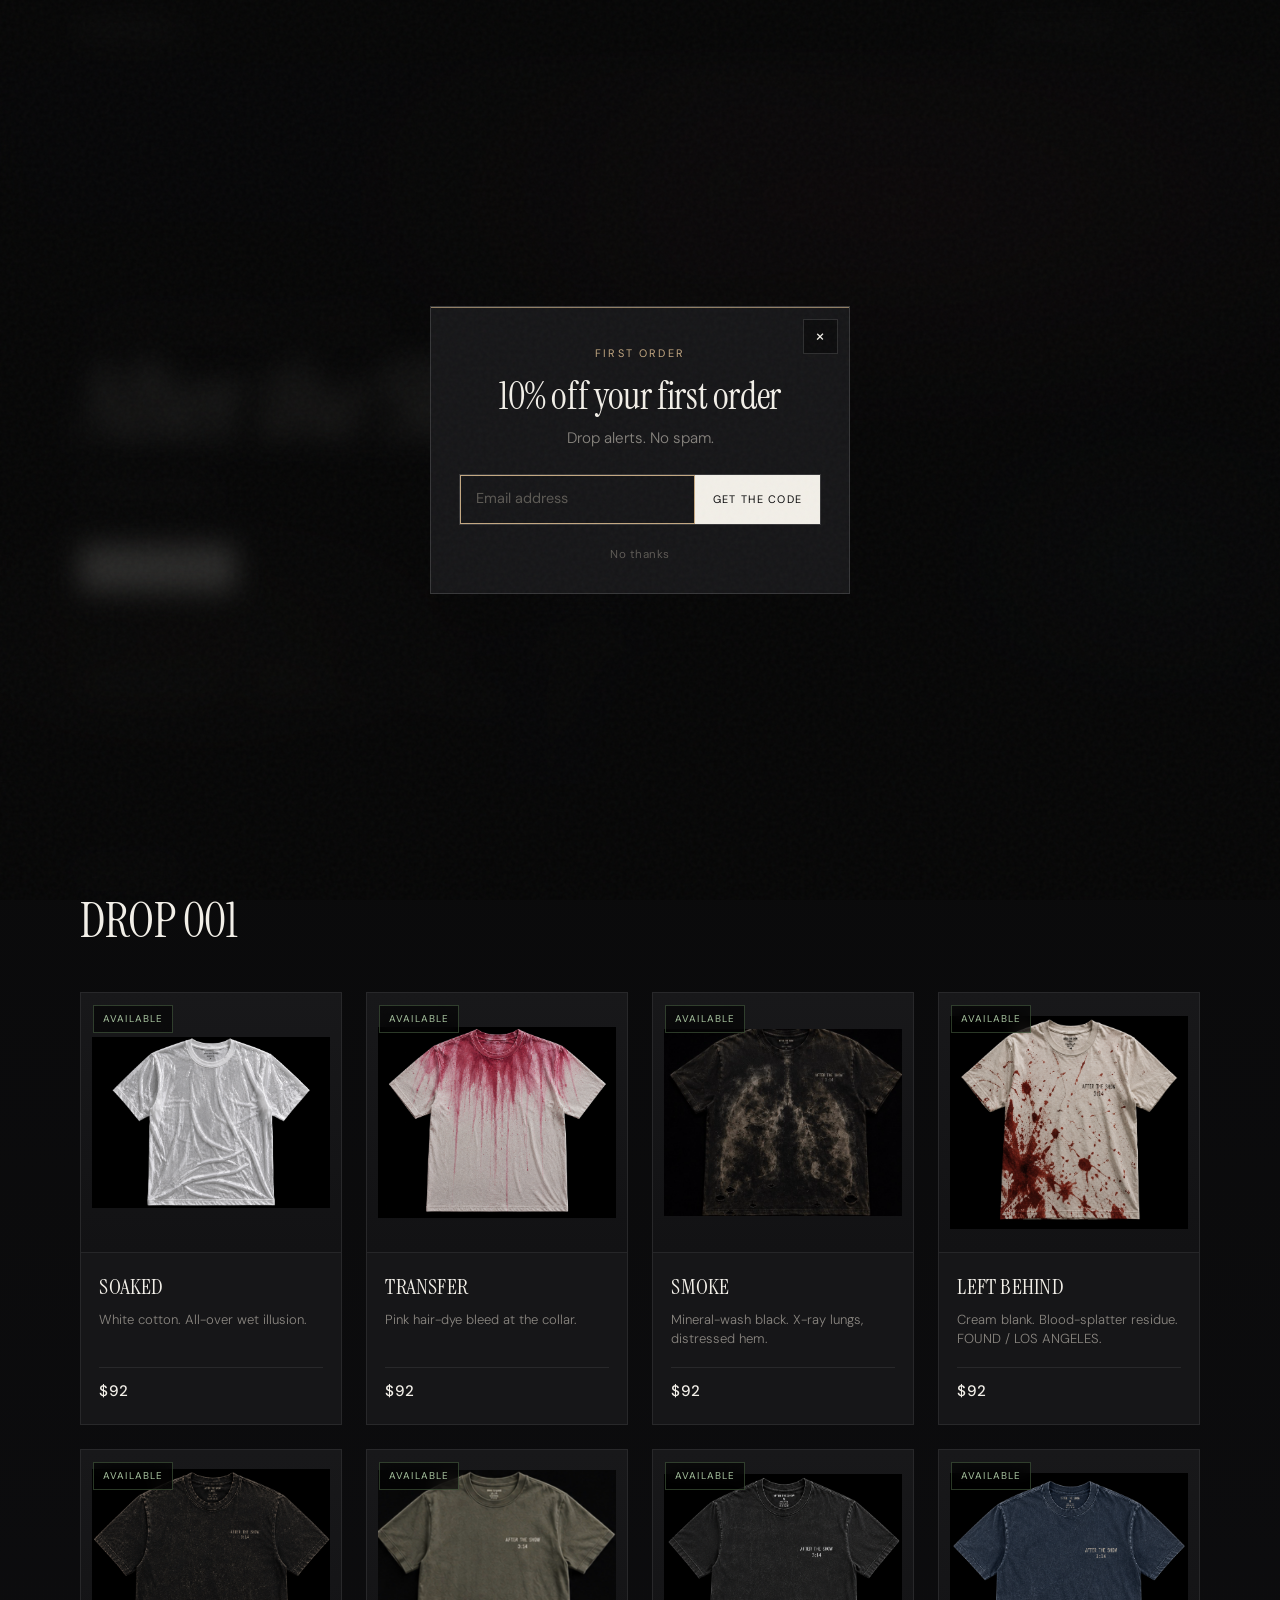
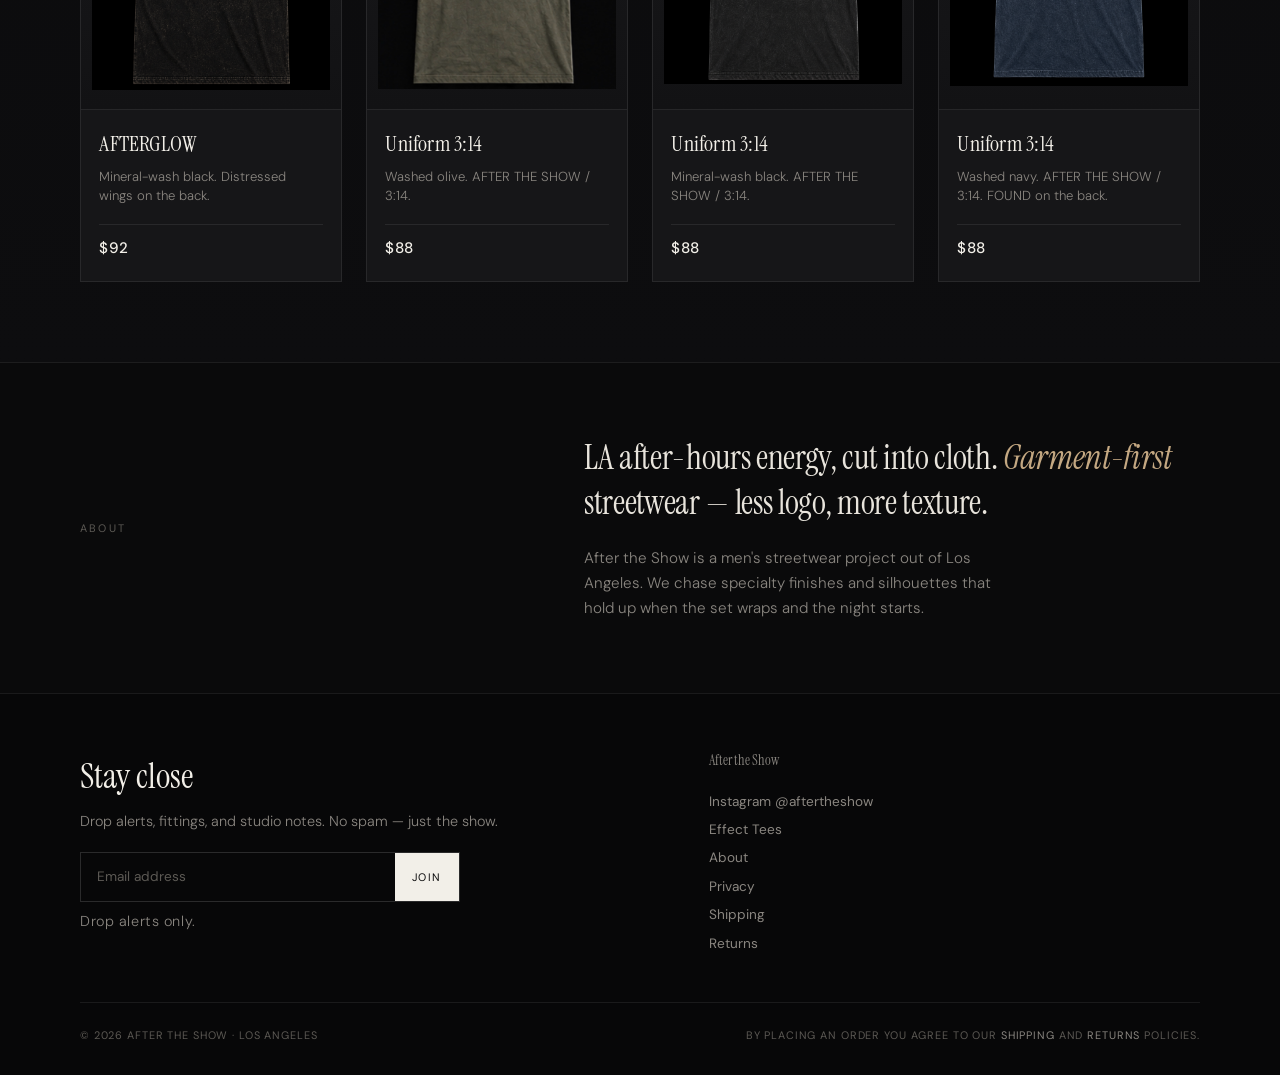
==== index.html @ 106b96fa "Add first-visit 10% welcome popup on the shop Show a dark luxury email-capture overlay after 1.5s on" ====
<!DOCTYPE html>
<html lang="en">
<head>
  <meta charset="UTF-8" />
  <meta name="viewport" content="width=device-width, initial-scale=1" />
  <script async src="https://www.googletagmanager.com/gtag/js?id=G-EFZYL7ZCVF"></script>
  <script>
    window.dataLayer = window.dataLayer || [];
    function gtag(){dataLayer.push(arguments);}
    gtag('js', new Date());
    gtag('config', 'G-EFZYL7ZCVF');
  </script>
  <title>After the Show — Men's LA Streetwear</title>
  <link rel="preconnect" href="https://fonts.googleapis.com" />
  <link rel="preconnect" href="https://fonts.gstatic.com" crossorigin />
  <link href="https://fonts.googleapis.com/css2?family=Instrument+Serif:ital@0;1&family=DM+Sans:opsz,wght@9..40,300;9..40,400;9..40,500;9..40,600&display=swap" rel="stylesheet" />
  <style>
    :root {
      --bg: #0a0a0b;
      --bg-elevated: #121214;
      --bg-card: #161618;
      --border: rgba(255, 255, 255, 0.08);
      --border-strong: rgba(255, 255, 255, 0.14);
      --text: #f2efe8;
      --muted: #8a8680;
      --dim: #5c5954;
      --accent: #c4a882;
      --accent-soft: rgba(196, 168, 130, 0.15);
      --danger: #b85c4a;
      --radius: 2px;
      --max: 1120px;
      --font-sans: "DM Sans", system-ui, sans-serif;
      --font-serif: "Instrument Serif", Georgia, serif;
    }

    *, *::before, *::after { box-sizing: border-box; margin: 0; padding: 0; }

    html { scroll-behavior: smooth; }

    body {
      font-family: var(--font-sans);
      background: var(--bg);
      color: var(--text);
      line-height: 1.5;
      font-weight: 400;
      font-optical-sizing: auto;
      -webkit-font-smoothing: antialiased;
      overflow-x: hidden;
    }

    a { color: inherit; text-decoration: none; }
    button, input { font: inherit; color: inherit; border: none; background: none; }
    img { display: block; max-width: 100%; }

    /* Noise overlay */
    body::before {
      content: "";
      position: fixed;
      inset: 0;
      pointer-events: none;
      z-index: 9999;
      opacity: 0.035;
      background-image: url("data:image/svg+xml,%3Csvg viewBox='0 0 256 256' xmlns='http://www.w3.org/2000/svg'%3E%3Cfilter id='n'%3E%3CfeTurbulence type='fractalNoise' baseFrequency='0.85' numOctaves='4' stitchTiles='stitch'/%3E%3C/filter%3E%3Crect width='100%25' height='100%25' filter='url(%23n)'/%3E%3C/svg%3E");
    }

    .wrap {
      width: min(100% - 2.5rem, var(--max));
      margin-inline: auto;
    }

    /* Nav */
    .nav {
      position: sticky;
      top: 0;
      z-index: 100;
      backdrop-filter: blur(16px);
      background: rgba(10, 10, 11, 0.72);
      border-bottom: 1px solid var(--border);
    }

    .nav-inner {
      display: flex;
      align-items: center;
      justify-content: space-between;
      height: 3.75rem;
    }

    .logo {
      font-family: var(--font-serif);
      font-size: 1.15rem;
      letter-spacing: 0.02em;
      font-weight: 400;
    }

    .logo span {
      color: var(--muted);
      font-style: italic;
      margin-left: 0.35rem;
      font-size: 0.95rem;
    }

    .nav-cta {
      font-size: 0.7rem;
      letter-spacing: 0.14em;
      text-transform: uppercase;
      padding: 0.55rem 0.9rem;
      border: 1px solid var(--border-strong);
      color: var(--text);
      transition: background 0.2s, border-color 0.2s;
    }

    .nav-cta:hover {
      background: var(--text);
      color: var(--bg);
      border-color: var(--text);
    }

    /* Hero */
    .hero {
      position: relative;
      min-height: clamp(72vh, 80vh, 880px);
      display: grid;
      align-items: end;
      padding: 6rem 0 4.5rem;
      overflow: hidden;
    }

    .hero-bg {
      position: absolute;
      inset: 0;
      background:
        radial-gradient(ellipse 80% 60% at 70% 20%, rgba(180, 90, 110, 0.18), transparent 55%),
        radial-gradient(ellipse 50% 40% at 15% 80%, rgba(196, 168, 130, 0.1), transparent 50%),
        radial-gradient(ellipse 40% 50% at 90% 70%, rgba(60, 80, 100, 0.2), transparent 45%),
        linear-gradient(180deg, #0c0c0e 0%, #0a0a0b 40%, #080809 100%);
      z-index: 0;
    }

    .hero-bg::after {
      content: "";
      position: absolute;
      inset: 0;
      background:
        linear-gradient(105deg, transparent 40%, rgba(255,255,255,0.02) 50%, transparent 60%),
        repeating-linear-gradient(
          -12deg,
          transparent,
          transparent 80px,
          rgba(255,255,255,0.012) 80px,
          rgba(255,255,255,0.012) 81px
        );
    }

    .hero .wrap { position: relative; z-index: 1; }

    .hero-kicker {
      font-size: 0.7rem;
      letter-spacing: 0.22em;
      text-transform: uppercase;
      color: var(--accent);
      margin-bottom: 1.25rem;
      display: flex;
      align-items: center;
      gap: 0.75rem;
    }

    .hero-kicker::before {
      content: "";
      width: 2rem;
      height: 1px;
      background: var(--accent);
      opacity: 0.7;
    }

    .hero h1 {
      font-family: var(--font-serif);
      font-weight: 400;
      font-size: clamp(3.2rem, 9vw, 6.5rem);
      line-height: 0.95;
      letter-spacing: -0.02em;
      max-width: 12ch;
      margin-bottom: 1.5rem;
    }

    .hero h1 em {
      font-style: italic;
      color: #d4cfc4;
    }

    .hero-tag {
      font-size: clamp(1rem, 2vw, 1.2rem);
      color: var(--muted);
      max-width: 32ch;
      font-weight: 300;
      margin-bottom: 2.5rem;
      line-height: 1.55;
    }

    .hero-actions {
      display: flex;
      flex-wrap: wrap;
      gap: 0.85rem;
      align-items: center;
    }

    .btn {
      display: inline-flex;
      align-items: center;
      justify-content: center;
      gap: 0.5rem;
      padding: 0.9rem 1.4rem;
      font-size: 0.72rem;
      letter-spacing: 0.14em;
      text-transform: uppercase;
      transition: all 0.2s ease;
      cursor: pointer;
    }

    .btn-primary {
      background: var(--text);
      color: var(--bg);
    }

    .btn-primary:hover {
      background: #fff;
    }

    .btn-ghost {
      border: 1px solid var(--border-strong);
      color: var(--text);
    }

    .btn-ghost:hover {
      border-color: var(--text);
      background: rgba(255,255,255,0.04);
    }

    .hero-meta {
      margin-top: 3.5rem;
      display: flex;
      flex-wrap: wrap;
      gap: 2rem;
      padding-top: 1.5rem;
      border-top: 1px solid var(--border);
      font-size: 0.7rem;
      letter-spacing: 0.1em;
      text-transform: uppercase;
      color: var(--dim);
    }

    .hero-meta strong {
      display: block;
      color: var(--muted);
      font-weight: 500;
      margin-bottom: 0.2rem;
    }

    /* Section common */
    section { padding: 5rem 0; }

    .section-head {
      display: flex;
      flex-wrap: wrap;
      justify-content: space-between;
      align-items: end;
      gap: 1.5rem;
      margin-bottom: 2.75rem;
    }

    .section-label {
      font-size: 0.68rem;
      letter-spacing: 0.2em;
      text-transform: uppercase;
      color: var(--accent);
      margin-bottom: 0.65rem;
    }

    .section-head h2 {
      font-family: var(--font-serif);
      font-size: clamp(2rem, 4.5vw, 3rem);
      font-weight: 400;
      letter-spacing: -0.01em;
      line-height: 1.1;
    }

    .section-head p {
      color: var(--muted);
      max-width: 32ch;
      font-size: 0.95rem;
      font-weight: 300;
    }

    /* Shop grid */
    .shop {
      background: linear-gradient(180deg, var(--bg) 0%, #0d0d0f 100%);
      border-top: 1px solid var(--border);
      scroll-margin-top: 4.75rem;
    }

    .grid {
      display: grid;
      grid-template-columns: repeat(2, 1fr);
      gap: 1.25rem;
    }

    @media (min-width: 860px) {
      .grid { grid-template-columns: repeat(4, 1fr); gap: 1.5rem; }
    }

    .card {
      background: var(--bg-card);
      border: 1px solid var(--border);
      display: flex;
      flex-direction: column;
      transition: border-color 0.25s, transform 0.25s;
    }

    .card:hover {
      border-color: var(--border-strong);
      transform: translateY(-2px);
    }

    .card-visual {
      position: relative;
      aspect-ratio: 1 / 1;
      overflow: hidden;
      border-bottom: 1px solid var(--border);
    }

    .card-visual img.product {
      position: absolute;
      inset: 0.7rem;
      width: calc(100% - 1.4rem);
      height: calc(100% - 1.4rem);
      object-fit: contain;
      object-position: center;
      transition: transform 0.45s ease;
    }

    .card:hover .card-visual img.product {
      transform: scale(1.02);
    }

    .dev-card {
      position: relative;
      overflow: hidden;
    }

    .dev-card img.dev-img {
      position: absolute;
      inset: 0;
      width: 100%;
      height: 100%;
      object-fit: cover;
      object-position: center;
      opacity: 0.55;
      z-index: 0;
    }

    .dev-card > *:not(img) {
      position: relative;
      z-index: 1;
    }

    .dev-card::after {
      content: "";
      position: absolute;
      inset: 0;
      background: linear-gradient(180deg, rgba(10,10,11,0.35) 0%, rgba(10,10,11,0.82) 70%, rgba(10,10,11,0.92) 100%);
      z-index: 0;
      pointer-events: none;
    }


    .tee {
      position: absolute;
      inset: 12% 18% 8%;
      border-radius: 4% 4% 3% 3% / 2% 2% 3% 3%;
      box-shadow:
        inset 0 0 40px rgba(0,0,0,0.25),
        0 20px 40px rgba(0,0,0,0.35);
    }

    .tee::before {
      /* collar / neckline */
      content: "";
      position: absolute;
      top: -1%;
      left: 28%;
      right: 28%;
      height: 12%;
      background: inherit;
      border-radius: 0 0 50% 50% / 0 0 100% 100%;
      box-shadow: inset 0 8px 12px rgba(0,0,0,0.15);
      filter: brightness(0.92);
    }

    .tee::after {
      /* sleeve hint */
      content: "";
      position: absolute;
      top: 8%;
      left: -18%;
      right: -18%;
      height: 22%;
      background: inherit;
      border-radius: 40% 40% 20% 20%;
      z-index: -1;
      filter: brightness(0.95);
    }

    /* Hair Transfer */
    .fx-hair {
      background:
        radial-gradient(ellipse 70% 35% at 50% 8%, #e85a9a 0%, #d44a88 25%, transparent 55%),
        radial-gradient(ellipse 40% 20% at 35% 12%, rgba(255, 120, 180, 0.55), transparent 50%),
        linear-gradient(180deg, #f3ebe0 0%, #e8dccf 45%, #ddd0c0 100%);
    }

    .fx-hair .grain {
      position: absolute;
      inset: 0;
      opacity: 0.12;
      background:
        repeating-linear-gradient(90deg, transparent, transparent 2px, rgba(120,60,40,0.15) 2px, rgba(120,60,40,0.15) 3px);
      mix-blend-mode: multiply;
    }

    /* Wet */
    .fx-wet {
      background:
        linear-gradient(145deg, #1a1c1f 0%, #0e1012 40%, #1c2024 70%, #121416 100%);
    }

    .fx-wet .sheen {
      position: absolute;
      inset: 0;
      background:
        linear-gradient(118deg,
          transparent 20%,
          rgba(255,255,255,0.03) 35%,
          rgba(180, 210, 230, 0.22) 48%,
          rgba(255,255,255,0.08) 52%,
          transparent 68%),
        radial-gradient(ellipse 40% 25% at 60% 35%, rgba(255,255,255,0.1), transparent 60%);
      animation: sheen-drift 8s ease-in-out infinite alternate;
    }

    @keyframes sheen-drift {
      from { transform: translateX(-4%) translateY(2%); opacity: 0.85; }
      to { transform: translateX(4%) translateY(-2%); opacity: 1; }
    }

    .fx-wet .drops {
      position: absolute;
      inset: 0;
      background:
        radial-gradient(circle at 30% 40%, rgba(200,220,240,0.35) 0 2px, transparent 3px),
        radial-gradient(circle at 55% 55%, rgba(200,220,240,0.28) 0 1.5px, transparent 2.5px),
        radial-gradient(circle at 70% 30%, rgba(200,220,240,0.22) 0 1px, transparent 2px),
        radial-gradient(circle at 42% 70%, rgba(200,220,240,0.2) 0 1.5px, transparent 2.5px);
    }

    /* Burn */
    .fx-burn {
      background:
        radial-gradient(ellipse 50% 40% at 70% 60%, #3a1810 0%, transparent 55%),
        radial-gradient(ellipse 35% 30% at 25% 35%, #5a2a14 0%, transparent 50%),
        radial-gradient(ellipse 60% 50% at 50% 80%, #1a0c08 0%, transparent 60%),
        linear-gradient(165deg, #2a1a12 0%, #1a100c 35%, #0e0a08 70%, #1c120e 100%);
    }

    .fx-burn .scorch {
      position: absolute;
      inset: 0;
      background:
        radial-gradient(ellipse 20% 15% at 40% 45%, rgba(200, 80, 30, 0.35), transparent 70%),
        radial-gradient(ellipse 15% 12% at 65% 55%, rgba(160, 50, 20, 0.4), transparent 65%),
        repeating-linear-gradient(
          125deg,
          transparent,
          transparent 6px,
          rgba(0,0,0,0.08) 6px,
          rgba(0,0,0,0.08) 7px
        );
      mix-blend-mode: soft-light;
    }

    .fx-burn .edge {
      position: absolute;
      inset: 0;
      background:
        linear-gradient(to right, rgba(0,0,0,0.5) 0%, transparent 15%),
        linear-gradient(to left, rgba(0,0,0,0.45) 0%, transparent 12%),
        linear-gradient(to top, rgba(40, 20, 10, 0.6) 0%, transparent 25%);
      clip-path: polygon(0 0, 100% 0, 100% 88%, 92% 100%, 78% 90%, 65% 100%, 50% 92%, 35% 100%, 20% 93%, 8% 100%, 0 90%);
    }

    /* Lung */
    .fx-lung {
      background:
        radial-gradient(ellipse 80% 60% at 40% 30%, #6a6e72 0%, transparent 55%),
        radial-gradient(ellipse 50% 40% at 70% 70%, #4a4e52 0%, transparent 50%),
        linear-gradient(180deg, #8a8e92 0%, #5e6266 40%, #3a3e42 75%, #2a2e32 100%);
    }

    .fx-lung .smoke {
      position: absolute;
      inset: 0;
      background:
        radial-gradient(ellipse 45% 35% at 55% 40%, rgba(200, 205, 210, 0.25), transparent 70%),
        radial-gradient(ellipse 30% 40% at 30% 60%, rgba(160, 165, 170, 0.2), transparent 65%),
        radial-gradient(ellipse 60% 30% at 60% 80%, rgba(100, 105, 110, 0.35), transparent 60%);
      filter: blur(8px);
      animation: smoke-drift 10s ease-in-out infinite alternate;
    }

    @keyframes smoke-drift {
      from { transform: scale(1) translateY(0); opacity: 0.8; }
      to { transform: scale(1.08) translateY(-3%); opacity: 1; }
    }

    .fx-lung .mineral {
      position: absolute;
      inset: 0;
      opacity: 0.35;
      background:
        repeating-radial-gradient(
          circle at 20% 30%,
          transparent 0,
          transparent 3px,
          rgba(255,255,255,0.03) 3px,
          rgba(255,255,255,0.03) 4px
        ),
        linear-gradient(45deg, transparent 40%, rgba(255,255,255,0.04) 50%, transparent 60%);
      mix-blend-mode: overlay;
    }

    .badge {
      position: absolute;
      top: 0.75rem;
      left: 0.75rem;
      z-index: 2;
      font-size: 0.62rem;
      letter-spacing: 0.12em;
      text-transform: uppercase;
      padding: 0.35rem 0.55rem;
      background: rgba(0,0,0,0.55);
      backdrop-filter: blur(8px);
      border: 1px solid var(--border);
      color: var(--text);
    }

    .badge.sold { color: #e8a090; border-color: rgba(184, 92, 74, 0.4); }
    .badge.soon { color: var(--accent); border-color: rgba(196, 168, 130, 0.35); }
    .badge.live { color: #a8c4a0; border-color: rgba(120, 160, 110, 0.35); }

    .card-body {
      padding: 1.15rem 1.15rem 1.35rem;
      display: flex;
      flex-direction: column;
      gap: 0.4rem;
      flex: 1;
    }

    .card-body h3 {
      font-family: var(--font-serif);
      font-size: 1.35rem;
      font-weight: 400;
      letter-spacing: 0.01em;
    }

    .card-body p {
      font-size: 0.82rem;
      color: var(--muted);
      font-weight: 300;
      line-height: 1.45;
      flex: 1;
    }

    .card-foot {
      display: flex;
      justify-content: space-between;
      align-items: baseline;
      margin-top: 0.75rem;
      padding-top: 0.75rem;
      border-top: 1px solid var(--border);
    }

    .price {
      font-size: 0.95rem;
      font-weight: 500;
      letter-spacing: 0.02em;
    }

    .price-note {
      font-size: 0.62rem;
      color: var(--dim);
      letter-spacing: 0.06em;
      text-transform: uppercase;
    }

    /* Development / collection note */
    .dev {
      border-top: 1px solid var(--border);
      background: var(--bg-elevated);
    }

    .dev-grid {
      display: grid;
      gap: 1.25rem;
    }

    @media (min-width: 720px) {
      .dev-grid { grid-template-columns: 1fr 1fr; }
    }

    .dev-card {
      border: 1px solid var(--border);
      padding: 1.75rem;
      background:
        linear-gradient(145deg, rgba(255,255,255,0.02), transparent 50%),
        var(--bg);
      position: relative;
      overflow: hidden;
    }

    .dev-card::before {
      content: "";
      position: absolute;
      top: 0;
      right: 0;
      width: 40%;
      height: 100%;
      opacity: 0.4;
      pointer-events: none;
    }

    .dev-card.blank::before {
      background: radial-gradient(ellipse at 80% 30%, rgba(196, 168, 130, 0.2), transparent 70%);
    }

    .dev-card.hood::before {
      background: radial-gradient(ellipse at 80% 50%, rgba(100, 120, 150, 0.18), transparent 70%);
    }

    .dev-tag {
      display: inline-block;
      font-size: 0.62rem;
      letter-spacing: 0.16em;
      text-transform: uppercase;
      color: var(--accent);
      background: var(--accent-soft);
      padding: 0.3rem 0.55rem;
      margin-bottom: 1rem;
      border: 1px solid rgba(196, 168, 130, 0.2);
    }

    .dev-card h3 {
      font-family: var(--font-serif);
      font-size: 1.5rem;
      font-weight: 400;
      margin-bottom: 0.65rem;
    }

    .dev-card p {
      color: var(--muted);
      font-size: 0.9rem;
      font-weight: 300;
      max-width: 36ch;
      line-height: 1.55;
    }

    /* About */
    .about {
      border-top: 1px solid var(--border);
      padding: 4.5rem 0;
      position: relative;
    }

    .about-inner {
      display: grid;
      gap: 2rem;
      align-items: center;
    }

    @media (min-width: 720px) {
      .about-inner {
        grid-template-columns: 1fr 1.4fr;
        gap: 4rem;
      }
    }

    .about-label {
      font-size: 0.68rem;
      letter-spacing: 0.2em;
      text-transform: uppercase;
      color: var(--dim);
    }

    .about blockquote {
      font-family: var(--font-serif);
      font-size: clamp(1.45rem, 3.2vw, 2.1rem);
      font-weight: 400;
      line-height: 1.35;
      letter-spacing: -0.01em;
      color: #e8e4dc;
    }

    .about blockquote em {
      font-style: italic;
      color: var(--accent);
    }

    .about-copy {
      color: var(--muted);
      font-size: 0.95rem;
      font-weight: 300;
      max-width: 42ch;
      line-height: 1.65;
    }

    /* Footer */
    .footer {
      border-top: 1px solid var(--border);
      padding: 3.5rem 0 2rem;
      background: #070708;
    }

    .footer-top {
      display: grid;
      gap: 2.5rem;
      margin-bottom: 3rem;
    }

    @media (min-width: 720px) {
      .footer-top {
        grid-template-columns: 1.2fr 1fr;
        align-items: start;
      }
    }

    .footer h2 {
      font-family: var(--font-serif);
      font-size: clamp(1.6rem, 3vw, 2.2rem);
      font-weight: 400;
      margin-bottom: 0.5rem;
    }

    .footer-top > div > p {
      color: var(--muted);
      font-size: 0.9rem;
      font-weight: 300;
      margin-bottom: 1.25rem;
    }

    .signup {
      display: flex;
      border: 1px solid var(--border-strong);
      max-width: 380px;
    }

    .signup input {
      flex: 1;
      padding: 0.85rem 1rem;
      font-size: 0.85rem;
      outline: none;
      min-width: 0;
    }

    .signup input::placeholder { color: var(--dim); }

    .signup button {
      padding: 0.85rem 1.1rem;
      font-size: 0.68rem;
      letter-spacing: 0.12em;
      text-transform: uppercase;
      background: var(--text);
      color: var(--bg);
      cursor: pointer;
      white-space: nowrap;
      transition: background 0.2s;
    }

    .signup button:hover { background: #fff; }

    .signup-note {
      font-size: 0.65rem;
      color: var(--dim);
      margin-top: 0.55rem;
      letter-spacing: 0.04em;
    }

    .signup-sink {
      position: absolute;
      width: 1px;
      height: 1px;
      padding: 0;
      margin: -1px;
      overflow: hidden;
      clip: rect(0, 0, 0, 0);
      clip-path: inset(50%);
      border: 0;
      white-space: nowrap;
    }

    .footer-brand {
      font-family: var(--font-serif);
      font-size: 1.25rem;
      margin-bottom: 0.75rem;
    }

    .footer-links {
      display: flex;
      flex-direction: column;
      gap: 0.5rem;
      font-size: 0.85rem;
      color: var(--muted);
    }

    .footer-links a:hover { color: var(--text); }

    .footer-bottom {
      display: flex;
      flex-wrap: wrap;
      justify-content: space-between;
      gap: 1rem;
      padding-top: 1.5rem;
      border-top: 1px solid var(--border);
      font-size: 0.68rem;
      letter-spacing: 0.08em;
      text-transform: uppercase;
      color: var(--dim);
    }

    .footer-bottom a {
      color: var(--muted);
    }

    .footer-bottom a:hover { color: var(--text); }

    .ig {
      color: var(--muted);
      transition: color 0.2s;
    }

    .ig:hover { color: var(--accent); }

    /* Mobile nav */
    @media (max-width: 640px) {
      .wrap { width: min(100% - 1.5rem, var(--max)); }
      .hero { padding: 4.5rem 0 3rem; min-height: 70vh; }
      section { padding: 3.5rem 0; }
      .grid { gap: 0.85rem; }
      .card-body { padding: 0.9rem; }
      .card-body h3 { font-size: 1.15rem; }
    }

    /* Product photo placeholders + view hint */
    .card { cursor: pointer; }
    .card:focus-visible {
      outline: 1px solid var(--accent);
      outline-offset: 2px;
    }

    .card-visual {
      background: #141416;
    }

    .ph {
      position: absolute;
      inset: 0;
      display: flex;
      align-items: center;
      justify-content: center;
      color: var(--dim);
      font-size: 0.62rem;
      letter-spacing: 0.16em;
      text-transform: uppercase;
      background: linear-gradient(180deg, #18181a 0%, #121214 100%);
    }


    /* Product viewer */
    .viewer {
      position: fixed;
      inset: 0;
      z-index: 200;
      display: none;
      align-items: center;
      justify-content: center;
      padding: 1.25rem;
    }

    .viewer.open { display: flex; }

    .viewer-backdrop {
      position: absolute;
      inset: 0;
      background: rgba(6, 6, 7, 0.84);
      backdrop-filter: blur(14px);
    }

    .viewer-panel {
      position: relative;
      z-index: 1;
      width: min(100%, 780px);
      background: var(--bg-card);
      border: 1px solid var(--border-strong);
      display: grid;
      max-height: calc(100vh - 2.5rem);
      overflow: auto;
    }

    @media (min-width: 760px) {
      .viewer-panel {
        grid-template-columns: 1.15fr 0.85fr;
        overflow: hidden;
      }
    }

    .viewer-stage {
      position: relative;
      aspect-ratio: 1 / 1;
      background: #0a0a0b;
      border-bottom: 1px solid var(--border);
      min-height: 280px;
    }

    @media (min-width: 760px) {
      .viewer-stage {
        aspect-ratio: auto;
        min-height: 460px;
        border-bottom: none;
        border-right: 1px solid var(--border);
      }
    }

    .viewer-stage img {
      position: absolute;
      inset: 1.1rem;
      width: calc(100% - 2.2rem);
      height: calc(100% - 2.2rem);
      object-fit: contain;
      object-position: center;
    }

    img.product.is-hidden,
    .viewer-stage img.is-hidden { display: none; }

    .viewer-nav {
      position: absolute;
      inset: 0;
      display: flex;
      align-items: center;
      justify-content: space-between;
      padding: 0.75rem;
      pointer-events: none;
    }

    .viewer-nav button {
      pointer-events: auto;
      width: 2.35rem;
      height: 2.35rem;
      border: 1px solid var(--border-strong);
      background: rgba(0,0,0,0.5);
      backdrop-filter: blur(8px);
      cursor: pointer;
      color: var(--text);
      font-size: 1.1rem;
      line-height: 1;
      transition: border-color 0.2s, background 0.2s;
    }

    .viewer-nav button:hover {
      border-color: var(--text);
      background: rgba(0,0,0,0.7);
    }

    .viewer-side {
      position: absolute;
      top: 0.75rem;
      left: 0.75rem;
      z-index: 2;
      font-size: 0.62rem;
      letter-spacing: 0.14em;
      text-transform: uppercase;
      padding: 0.35rem 0.55rem;
      background: rgba(0,0,0,0.55);
      backdrop-filter: blur(8px);
      border: 1px solid var(--border);
      color: var(--text);
    }

    .viewer-dots {
      position: absolute;
      bottom: 0.85rem;
      left: 50%;
      transform: translateX(-50%);
      display: flex;
      gap: 0.4rem;
      align-items: center;
      z-index: 2;
    }

    .viewer-dot {
      width: 7px;
      height: 7px;
      border-radius: 50%;
      background: var(--dim);
      cursor: pointer;
      padding: 0;
      transition: background 0.2s, width 0.2s, border-radius 0.2s;
    }

    .viewer-dot.active {
      background: var(--text);
      width: 18px;
      border-radius: 4px;
    }

    .viewer-info {
      padding: 1.5rem 1.4rem 1.6rem;
      display: flex;
      flex-direction: column;
      gap: 0.55rem;
    }

    .viewer-info h3 {
      font-family: var(--font-serif);
      font-size: 1.85rem;
      font-weight: 400;
      letter-spacing: 0.01em;
    }

    .viewer-info p {
      font-size: 0.9rem;
      color: var(--muted);
      font-weight: 300;
      line-height: 1.55;
    }

    .viewer-info .card-foot {
      margin-top: auto;
    }

    .viewer-close {
      position: absolute;
      top: 0.7rem;
      right: 0.7rem;
      z-index: 3;
      width: 2.2rem;
      height: 2.2rem;
      border: 1px solid var(--border-strong);
      background: rgba(0,0,0,0.45);
      cursor: pointer;
      color: var(--text);
      font-size: 1.15rem;
      line-height: 1;
      transition: border-color 0.2s, background 0.2s;
    }

    .viewer-close:hover {
      border-color: var(--text);
      background: rgba(0,0,0,0.7);
    }

    body.viewer-open { overflow: hidden; }

    .nav-actions {
      display: flex;
      align-items: center;
      gap: 0.65rem;
    }

    .nav-bag {
      font-size: 0.7rem;
      letter-spacing: 0.14em;
      text-transform: uppercase;
      padding: 0.55rem 0.9rem;
      border: 1px solid var(--border-strong);
      color: var(--text);
      cursor: pointer;
      display: inline-flex;
      align-items: center;
      gap: 0.45rem;
      transition: background 0.2s, border-color 0.2s, color 0.2s;
    }

    .nav-bag:hover {
      background: var(--text);
      color: var(--bg);
      border-color: var(--text);
    }

    .bag-count {
      min-width: 1.15rem;
      height: 1.15rem;
      padding: 0 0.3rem;
      font-size: 0.62rem;
      letter-spacing: 0;
      display: inline-flex;
      align-items: center;
      justify-content: center;
      background: var(--accent);
      color: var(--bg);
      font-weight: 600;
    }

    .nav-bag:hover .bag-count {
      background: var(--bg);
      color: var(--text);
    }

    .bag-count[hidden] { display: none; }

    .size-row {
      display: flex;
      gap: 0.4rem;
      margin-top: 0.2rem;
    }

    .size-btn {
      min-width: 2.4rem;
      height: 2.2rem;
      padding: 0 0.55rem;
      border: 1px solid var(--border-strong);
      font-size: 0.68rem;
      letter-spacing: 0.1em;
      text-transform: uppercase;
      color: var(--muted);
      cursor: pointer;
      transition: border-color 0.2s, color 0.2s, background 0.2s;
    }

    .size-btn:hover {
      border-color: var(--text);
      color: var(--text);
    }

    .size-btn.selected {
      border-color: var(--text);
      color: var(--bg);
      background: var(--text);
    }

    .viewer-info .btn {
      width: 100%;
      margin-top: 0.15rem;
    }

    /* Cart drawer */
    .drawer {
      position: fixed;
      inset: 0;
      z-index: 220;
      display: none;
    }

    .drawer.open { display: block; }

    .drawer-backdrop {
      position: absolute;
      inset: 0;
      background: rgba(6, 6, 7, 0.84);
      backdrop-filter: blur(14px);
    }

    .drawer-panel {
      position: absolute;
      top: 0;
      right: 0;
      height: 100%;
      width: min(100%, 420px);
      background: var(--bg-card);
      border-left: 1px solid var(--border-strong);
      display: flex;
      flex-direction: column;
      z-index: 1;
    }

    .drawer-head {
      display: flex;
      align-items: center;
      justify-content: space-between;
      padding: 1.25rem 1.35rem;
      border-bottom: 1px solid var(--border);
    }

    .drawer-head h2 {
      font-family: var(--font-serif);
      font-size: 1.75rem;
      font-weight: 400;
    }

    .drawer-close {
      width: 2.2rem;
      height: 2.2rem;
      border: 1px solid var(--border-strong);
      background: rgba(0,0,0,0.45);
      cursor: pointer;
      color: var(--text);
      font-size: 1.15rem;
      line-height: 1;
      transition: border-color 0.2s, background 0.2s;
    }

    .drawer-close:hover {
      border-color: var(--text);
      background: rgba(0,0,0,0.7);
    }

    .drawer-body {
      flex: 1;
      overflow: auto;
      padding: 0.35rem 1.35rem 1.15rem;
    }

    .cart-empty {
      color: var(--muted);
      font-weight: 300;
      font-size: 0.95rem;
      padding: 2.25rem 0 1.5rem;
    }

    .cart-item {
      display: grid;
      grid-template-columns: 72px 1fr;
      gap: 0.9rem;
      padding: 1.05rem 0;
      border-bottom: 1px solid var(--border);
    }

    .cart-item img {
      width: 72px;
      height: 72px;
      object-fit: contain;
      background: #0a0a0b;
      border: 1px solid var(--border);
    }

    .cart-item-name {
      font-family: var(--font-serif);
      font-size: 1.15rem;
      font-weight: 400;
    }

    .cart-item-meta {
      font-size: 0.72rem;
      color: var(--muted);
      letter-spacing: 0.06em;
      text-transform: uppercase;
      margin: 0.2rem 0 0.55rem;
    }

    .cart-item-row {
      display: flex;
      align-items: center;
      justify-content: space-between;
      gap: 0.75rem;
    }

    .qty {
      display: inline-flex;
      align-items: center;
      border: 1px solid var(--border-strong);
    }

    .qty button {
      width: 1.75rem;
      height: 1.75rem;
      cursor: pointer;
      color: var(--text);
    }

    .qty button:hover { background: rgba(255,255,255,0.04); }

    .qty span {
      min-width: 1.5rem;
      text-align: center;
      font-size: 0.8rem;
    }

    .cart-remove {
      font-size: 0.62rem;
      letter-spacing: 0.1em;
      text-transform: uppercase;
      color: var(--dim);
      cursor: pointer;
    }

    .cart-remove:hover { color: var(--text); }

    .drawer-foot {
      padding: 1.15rem 1.35rem 1.4rem;
      border-top: 1px solid var(--border);
    }

    .drawer-foot[hidden] { display: none; }

    .subtotal {
      display: flex;
      justify-content: space-between;
      align-items: baseline;
      margin-bottom: 1rem;
      font-size: 0.72rem;
      letter-spacing: 0.1em;
      text-transform: uppercase;
      color: var(--muted);
    }

    .subtotal strong {
      color: var(--text);
      font-weight: 500;
      font-size: 1rem;
      letter-spacing: 0.02em;
      text-transform: none;
    }

    .drawer-foot .btn { width: 100%; }

    /* Checkout */
    .checkout {
      position: fixed;
      inset: 0;
      z-index: 240;
      display: none;
      align-items: center;
      justify-content: center;
      padding: 1.25rem;
    }

    .checkout.open { display: flex; }

    .checkout-backdrop {
      position: absolute;
      inset: 0;
      background: rgba(6, 6, 7, 0.84);
      backdrop-filter: blur(14px);
    }

    .checkout-panel {
      position: relative;
      z-index: 1;
      width: min(100%, 640px);
      background: var(--bg-card);
      border: 1px solid var(--border-strong);
      max-height: calc(100vh - 2.5rem);
      overflow: auto;
      padding: 1.7rem 1.55rem 1.75rem;
    }

    .checkout-panel h2 {
      font-family: var(--font-serif);
      font-size: 1.85rem;
      font-weight: 400;
      margin-bottom: 0.35rem;
    }

    .checkout-note {
      font-size: 0.62rem;
      color: var(--dim);
      letter-spacing: 0.06em;
      text-transform: uppercase;
      margin-bottom: 1.35rem;
    }

    .checkout-form {
      display: grid;
      gap: 0.75rem;
    }

    .field {
      display: flex;
      flex-direction: column;
      gap: 0.35rem;
    }

    .field label {
      font-size: 0.62rem;
      letter-spacing: 0.12em;
      text-transform: uppercase;
      color: var(--muted);
    }

    .field input {
      border: 1px solid var(--border-strong);
      background: var(--bg);
      padding: 0.75rem 0.85rem;
      font-size: 0.9rem;
      outline: none;
    }

    .field input:focus { border-color: var(--text); }

    .field-row {
      display: grid;
      grid-template-columns: 1fr 1fr 0.75fr;
      gap: 0.75rem;
    }

    @media (max-width: 640px) {
      .field-row { grid-template-columns: 1fr; }
    }

    .order-summary {
      margin: 1.15rem 0 1rem;
      padding-top: 1.15rem;
      border-top: 1px solid var(--border);
    }

    .order-summary h3 {
      font-size: 0.62rem;
      letter-spacing: 0.14em;
      text-transform: uppercase;
      color: var(--accent);
      margin-bottom: 0.7rem;
    }

    .order-line {
      display: flex;
      justify-content: space-between;
      gap: 1rem;
      font-size: 0.85rem;
      color: var(--muted);
      padding: 0.3rem 0;
    }

    .order-total {
      display: flex;
      justify-content: space-between;
      margin-top: 0.7rem;
      padding-top: 0.7rem;
      border-top: 1px solid var(--border);
      font-size: 0.95rem;
    }

    .checkout-panel .btn { width: 100%; }

    .confirm {
      text-align: center;
      padding: 2.1rem 0.5rem 0.6rem;
    }

    .confirm h2 { margin-bottom: 0.7rem; }

    .confirm p {
      color: var(--muted);
      font-weight: 300;
      margin-bottom: 1.5rem;
    }

    .checkout-close {
      position: absolute;
      top: 0.7rem;
      right: 0.7rem;
      z-index: 3;
      width: 2.2rem;
      height: 2.2rem;
      border: 1px solid var(--border-strong);
      background: rgba(0,0,0,0.45);
      cursor: pointer;
      color: var(--text);
      font-size: 1.15rem;
      line-height: 1;
      transition: border-color 0.2s, background 0.2s;
    }

    .checkout-close:hover {
      border-color: var(--text);
      background: rgba(0,0,0,0.7);
    }

    /* Welcome offer */
    .welcome {
      position: fixed;
      inset: 0;
      z-index: 260;
      display: none;
      align-items: center;
      justify-content: center;
      padding: 1.25rem;
    }

    .welcome.open { display: flex; }

    .welcome-backdrop {
      position: absolute;
      inset: 0;
      background: rgba(6, 6, 7, 0.84);
      backdrop-filter: blur(14px);
    }

    .welcome-card {
      position: relative;
      z-index: 1;
      width: min(100%, 420px);
      background: var(--bg-card);
      border: 1px solid var(--border-strong);
      padding: 2.35rem 1.75rem 1.7rem;
      text-align: center;
    }

    .welcome-card::before {
      content: "";
      position: absolute;
      top: 0;
      left: 0;
      right: 0;
      height: 1px;
      background: var(--accent);
      opacity: 0.7;
    }

    .welcome-kicker {
      font-size: 0.68rem;
      letter-spacing: 0.2em;
      text-transform: uppercase;
      color: var(--accent);
      margin-bottom: 0.85rem;
    }

    .welcome-card h2 {
      font-family: var(--font-serif);
      font-size: clamp(1.85rem, 5vw, 2.35rem);
      font-weight: 400;
      letter-spacing: -0.01em;
      line-height: 1.15;
      margin-bottom: 0.55rem;
    }

    .welcome-line {
      color: var(--muted);
      font-size: 0.95rem;
      font-weight: 300;
      margin-bottom: 1.5rem;
    }

    .welcome-form {
      display: flex;
      border: 1px solid var(--border-strong);
      margin-bottom: 1.05rem;
    }

    .welcome-form input {
      flex: 1;
      padding: 0.85rem 1rem;
      font-size: 0.9rem;
      outline: none;
      min-width: 0;
    }

    .welcome-form input::placeholder { color: var(--dim); }

    .welcome-form input:focus { outline: 1px solid var(--accent); outline-offset: -1px; }

    .welcome-form button {
      padding: 0.85rem 1.1rem;
      font-size: 0.68rem;
      letter-spacing: 0.12em;
      text-transform: uppercase;
      background: var(--text);
      color: var(--bg);
      cursor: pointer;
      white-space: nowrap;
      transition: background 0.2s;
    }

    .welcome-form button:hover { background: #fff; }

    .welcome-skip {
      font-size: 0.72rem;
      letter-spacing: 0.04em;
      color: var(--dim);
      cursor: pointer;
    }

    .welcome-skip:hover { color: var(--muted); }

    .welcome-close {
      position: absolute;
      top: 0.7rem;
      right: 0.7rem;
      z-index: 3;
      width: 2.2rem;
      height: 2.2rem;
      border: 1px solid var(--border-strong);
      background: rgba(0,0,0,0.45);
      cursor: pointer;
      color: var(--text);
      font-size: 1.15rem;
      line-height: 1;
      transition: border-color 0.2s, background 0.2s;
    }

    .welcome-close:hover {
      border-color: var(--text);
      background: rgba(0,0,0,0.7);
    }

    .welcome-code {
      font-family: var(--font-serif);
      font-size: clamp(2rem, 6vw, 2.6rem);
      letter-spacing: 0.08em;
      color: var(--accent);
      margin: 0.35rem 0 0.7rem;
    }

    .welcome-use {
      color: var(--muted);
      font-size: 0.95rem;
      font-weight: 300;
    }

    body.welcome-open { overflow: hidden; }

    @media (max-width: 640px) {
      .welcome-card { padding: 2.1rem 1.25rem 1.5rem; }
      .welcome-form { flex-direction: column; }
      .welcome-form button { width: 100%; }
    }
  </style>
</head>
<body>
  <header class="nav">
    <div class="wrap nav-inner">
      <a href="#" class="logo">After the Show <span>LA</span></a>
      <div class="nav-actions">
        <a class="nav-cta" href="#shop">Shop the drop</a>
        <button class="nav-bag" type="button" id="bag-btn" aria-label="Open bag">
          Bag
          <span class="bag-count" id="bag-count" hidden>0</span>
        </button>
      </div>
    </div>
  </header>

  <main>
    <section class="hero">
      <div class="hero-bg" aria-hidden="true"></div>
      <div class="wrap">
        <p class="hero-kicker">Men's streetwear · Los Angeles</p>
        <h1>After <em>the</em> Show</h1>
        <p class="hero-tag">3:14 AM. Still up.</p>
        <div class="hero-actions">
          <a class="btn btn-primary" href="#shop">Shop the drop</a>
        </div>
        <div class="hero-meta">
          <div><strong>Streetwear concept</strong> Specialty effects</div>
          <div><strong>Made for</strong> After-hours wear</div>
          <div><strong>Base</strong> Los Angeles</div>
        </div>
      </div>
    </section>

    <section class="shop" id="shop">
      <div class="wrap">
        <div class="section-head">
          <div>
            <p class="section-label">Featured</p>
            <h2>DROP 001</h2>
          </div>
        </div>

        <div class="grid">
          <article class="card" tabindex="0" role="button" aria-haspopup="dialog"
            data-name="SOAKED"
            data-desc="White cotton. All-over wet illusion."
            data-price="$92"
            data-front="products/wet-front.png"
            data-stripe="https://buy.stripe.com/test_8x214pe6g4gT4uMcUG5Ne01"
            data-back="products/wet-back.png">
            <div class="card-visual">
              <span class="ph" aria-hidden="true"></span>
              <span class="badge live">Available</span>
              <img class="product" src="products/wet-front.png" alt="Wet tee, front" />
            </div>
            <div class="card-body">
              <h3>SOAKED</h3>
              <p>White cotton. All-over wet illusion.</p>
              <div class="card-foot">
                <span class="price">$92</span>
              </div>
            </div>
          </article>

          <article class="card" tabindex="0" role="button" aria-haspopup="dialog"
            data-name="TRANSFER"
            data-desc="Pink hair-dye bleed at the collar."
            data-price="$92"
            data-front="products/hair-front.png"
            data-stripe="https://buy.stripe.com/test_8x25kFgeo3cP1iA5se5Ne02"
            data-back="products/hair-back.png">
            <div class="card-visual">
              <span class="ph" aria-hidden="true"></span>
              <span class="badge live">Available</span>
              <img class="product" src="products/hair-front.png" alt="Pink hair dye tee, front" />
            </div>
            <div class="card-body">
              <h3>TRANSFER</h3>
              <p>Pink hair-dye bleed at the collar.</p>
              <div class="card-foot">
                <span class="price">$92</span>
              </div>
            </div>
          </article>

          <article class="card" tabindex="0" role="button" aria-haspopup="dialog"
            data-name="SMOKE"
            data-desc="Mineral-wash black. X-ray lungs, distressed hem."
            data-price="$92"
            data-front="products/lung-front.png"
            data-stripe="https://buy.stripe.com/test_cNi5kFbY8fZB3qI07U5Ne03"
            data-back="products/lung-back.png">
            <div class="card-visual">
              <span class="ph" aria-hidden="true"></span>
              <span class="badge live">Available</span>
              <img class="product" src="products/lung-front.png" alt="Lung tee, front" />
            </div>
            <div class="card-body">
              <h3>SMOKE</h3>
              <p>Mineral-wash black. X-ray lungs, distressed hem.</p>
              <div class="card-foot">
                <span class="price">$92</span>
              </div>
            </div>
          </article>

          <article class="card" tabindex="0" role="button" aria-haspopup="dialog"
            data-name="LEFT BEHIND"
            data-desc="Cream blank. Blood-splatter residue. FOUND / LOS ANGELES."
            data-price="$92"
            data-front="products/found-front.png"
            data-stripe="https://buy.stripe.com/test_14AaEZ0fq6p1d1iaMy5Ne04"
            data-back="products/found-back.png">
            <div class="card-visual">
              <span class="ph" aria-hidden="true"></span>
              <span class="badge live">Available</span>
              <img class="product" src="products/found-front.png" alt="Found tee, front" />
            </div>
            <div class="card-body">
              <h3>LEFT BEHIND</h3>
              <p>Cream blank. Blood-splatter residue. FOUND / LOS ANGELES.</p>
              <div class="card-foot">
                <span class="price">$92</span>
              </div>
            </div>
          </article>

          <article class="card" tabindex="0" role="button" aria-haspopup="dialog"
            data-name="AFTERGLOW"
            data-desc="Mineral-wash black. Distressed wings on the back."
            data-price="$92"
            data-front="products/wings-front.png"
            data-stripe="https://buy.stripe.com/test_cNieVfgeo6p1d1i5se5Ne05"
            data-back="products/wings-back.png">
            <div class="card-visual">
              <span class="ph" aria-hidden="true"></span>
              <span class="badge live">Available</span>
              <img class="product" src="products/wings-front.png" alt="Wings tee, front" />
            </div>
            <div class="card-body">
              <h3>AFTERGLOW</h3>
              <p>Mineral-wash black. Distressed wings on the back.</p>
              <div class="card-foot">
                <span class="price">$92</span>
              </div>
            </div>
          </article>

          <article class="card" tabindex="0" role="button" aria-haspopup="dialog"
            data-name="Uniform 3:14"
            data-desc="Washed olive. AFTER THE SHOW / 3:14."
            data-price="$88"
            data-front="products/314-front.png"
            data-stripe="https://buy.stripe.com/test_7sYdRb6DO14H8L2f2O5Ne06"
            data-back="products/314-back.png">
            <div class="card-visual">
              <span class="ph" aria-hidden="true"></span>
              <span class="badge live">Available</span>
              <img class="product" src="products/314-front.png" alt="3:14 olive tee, front" />
            </div>
            <div class="card-body">
              <h3>Uniform 3:14</h3>
              <p>Washed olive. AFTER THE SHOW / 3:14.</p>
              <div class="card-foot">
                <span class="price">$88</span>
              </div>
            </div>
          </article>

          <article class="card" tabindex="0" role="button" aria-haspopup="dialog"
            data-name="Uniform 3:14"
            data-desc="Mineral-wash black. AFTER THE SHOW / 3:14."
            data-price="$88"
            data-front="products/314-black-front.png"
            data-stripe="https://buy.stripe.com/test_00w8wRfakfZBaTa4oa5Ne07"
            data-back="products/314-black-back.png">
            <div class="card-visual">
              <span class="ph" aria-hidden="true"></span>
              <span class="badge live">Available</span>
              <img class="product" src="products/314-black-front.png" alt="3:14 black tee, front" />
            </div>
            <div class="card-body">
              <h3>Uniform 3:14</h3>
              <p>Mineral-wash black. AFTER THE SHOW / 3:14.</p>
              <div class="card-foot">
                <span class="price">$88</span>
              </div>
            </div>
          </article>

          <article class="card" tabindex="0" role="button" aria-haspopup="dialog"
            data-name="Uniform 3:14"
            data-desc="Washed navy. AFTER THE SHOW / 3:14. FOUND on the back."
            data-price="$88"
            data-front="products/314-navy-front.png"
            data-stripe="https://buy.stripe.com/test_6oU6oJ7HS8x9e5mg6S5Ne08"
            data-back="products/314-navy-back.png">
            <div class="card-visual">
              <span class="ph" aria-hidden="true"></span>
              <span class="badge live">Available</span>
              <img class="product" src="products/314-navy-front.png" alt="3:14 navy tee, front" />
            </div>
            <div class="card-body">
              <h3>Uniform 3:14</h3>
              <p>Washed navy. AFTER THE SHOW / 3:14. FOUND on the back.</p>
              <div class="card-foot">
                <span class="price">$88</span>
              </div>
            </div>
          </article>
        </div>
      </div>
    </section>

    

    <section class="about" id="about">
      <div class="wrap about-inner">
        <div>
          <p class="about-label">About</p>
        </div>
        <div>
          <blockquote>
            LA after-hours energy, cut into cloth. <em>Garment-first</em> streetwear — less logo, more texture.
          </blockquote>
          <p class="about-copy" style="margin-top: 1.25rem;">
            After the Show is a men's streetwear project out of Los Angeles. We chase specialty finishes and silhouettes that hold up when the set wraps and the night starts.
          </p>
        </div>
      </div>
    </section>
  </main>

  <footer class="footer">
    <div class="wrap">
      <div class="footer-top">
        <div>
          <h2>Stay close</h2>
          <p>Drop alerts, fittings, and studio notes. No spam — just the show.</p>
          <iframe class="signup-sink" name="signup-sink" title="Signup" tabindex="-1" aria-hidden="true"></iframe>
          <form class="signup" action="https://docs.google.com/forms/d/e/1FAIpQLSe493QerQPuWLMnXTOzYaOZsaiEup3uGCbMOrkkXJkcDmTV1w/formResponse" method="POST" target="signup-sink" onsubmit="var b=this.querySelector('button'); b.textContent='Joined'; b.disabled=true;">
            <input type="email" name="entry.1651860701" placeholder="Email address" required aria-label="Email address" />
            <button type="submit">Join</button>
          </form>
          <p class="signup-note">Drop alerts only.</p>
        </div>
        <div>
          <p class="footer-brand">After the Show</p>
          <div class="footer-links">
            <a class="ig" href="https://instagram.com/aftertheshow" target="_blank" rel="noopener">Instagram @aftertheshow</a>
            <a href="#shop">Effect Tees</a>
            <a href="#about">About</a>
            <a href="privacy.html">Privacy</a>
            <a href="shipping.html">Shipping</a>
            <a href="returns.html">Returns</a>
          </div>
        </div>
      </div>
      <div class="footer-bottom">
        <span>© 2026 After the Show · Los Angeles</span>
        <span>By placing an order you agree to our <a href="shipping.html">Shipping</a> and <a href="returns.html">Returns</a> policies.</span>
      </div>
    </div>
  </footer>

  <div class="viewer" id="viewer" hidden>
    <div class="viewer-backdrop" data-close></div>
    <div class="viewer-panel" role="dialog" aria-modal="true" aria-labelledby="viewer-name">
      <button class="viewer-close" type="button" data-close aria-label="Close">×</button>
      <div class="viewer-stage">
        <span class="ph" id="viewer-ph" aria-hidden="true"></span>
        <img id="viewer-img" alt="" />
        <span class="viewer-side" id="viewer-side">Front</span>
        <div class="viewer-nav">
          <button type="button" id="viewer-prev" aria-label="Previous view">‹</button>
          <button type="button" id="viewer-next" aria-label="Next view">›</button>
        </div>
        <div class="viewer-dots">
          <button type="button" class="viewer-dot active" data-idx="0" aria-label="Front"></button>
          <button type="button" class="viewer-dot" data-idx="1" aria-label="Back"></button>
        </div>
      </div>
      <div class="viewer-info">
        <h3 id="viewer-name"></h3>
        <p id="viewer-desc"></p>
        <div class="card-foot">
          <span class="price" id="viewer-price"></span>
        </div>
        <div class="size-row" role="group" aria-label="Size">
          <button type="button" class="size-btn" data-size="S">S</button>
          <button type="button" class="size-btn selected" data-size="M">M</button>
          <button type="button" class="size-btn" data-size="L">L</button>
          <button type="button" class="size-btn" data-size="XL">XL</button>
        </div>
        <button type="button" class="btn btn-primary" id="add-to-bag">Add to bag</button>
      </div>
    </div>
  </div>

  <div class="drawer" id="cart-drawer" hidden>
    <div class="drawer-backdrop" data-close-cart></div>
    <aside class="drawer-panel" role="dialog" aria-modal="true" aria-labelledby="cart-title">
      <div class="drawer-head">
        <h2 id="cart-title">Bag</h2>
        <button class="drawer-close" type="button" data-close-cart aria-label="Close">×</button>
      </div>
      <div class="drawer-body" id="cart-body"></div>
      <div class="drawer-foot" id="cart-foot" hidden>
        <div class="subtotal">
          <span>Subtotal</span>
          <strong id="cart-subtotal">$0</strong>
        </div>
        <button type="button" class="btn btn-primary" id="checkout-btn">Checkout</button>
      </div>
    </aside>
  </div>

  <div class="checkout" id="checkout" hidden>
    <div class="checkout-backdrop" data-close-checkout></div>
    <div class="checkout-panel" role="dialog" aria-modal="true" aria-labelledby="checkout-title">
      <button class="checkout-close" type="button" data-close-checkout aria-label="Close">×</button>
      <div id="checkout-form-view">
        <h2 id="checkout-title">Checkout</h2>
        <p class="checkout-note">You’ll pay on Stripe. Mixed bags check out one style at a time.</p>
        <div id="stripe-pay-list"></div>
        <form class="checkout-form" id="checkout-form" hidden>
          <div class="field">
            <label for="co-name">Name</label>
            <input id="co-name" name="name" type="text" required autocomplete="name" />
          </div>
          <div class="field">
            <label for="co-email">Email</label>
            <input id="co-email" name="email" type="email" required autocomplete="email" />
          </div>
          <div class="field">
            <label for="co-address">Address</label>
            <input id="co-address" name="address" type="text" required autocomplete="street-address" />
          </div>
          <div class="field-row">
            <div class="field">
              <label for="co-city">City</label>
              <input id="co-city" name="city" type="text" required autocomplete="address-level2" />
            </div>
            <div class="field">
              <label for="co-state">State</label>
              <input id="co-state" name="state" type="text" required autocomplete="address-level1" />
            </div>
            <div class="field">
              <label for="co-zip">Zip</label>
              <input id="co-zip" name="zip" type="text" required autocomplete="postal-code" />
            </div>
          </div>
          <div class="order-summary" id="order-summary"></div>
          <button type="submit" class="btn btn-primary">Place order</button>
        </form>
      </div>
      <div class="confirm" id="checkout-confirm" hidden>
        <h2>Order placed</h2>
        <p>We’ll email a receipt.</p>
        <button type="button" class="btn btn-primary" data-close-checkout>Close</button>
      </div>
    </div>
  </div>

  <div class="welcome" id="welcome" hidden>
    <div class="welcome-backdrop" data-close-welcome></div>
    <div class="welcome-card" role="dialog" aria-modal="true" aria-labelledby="welcome-title">
      <button class="welcome-close" type="button" data-close-welcome aria-label="Close">×</button>
      <div id="welcome-offer">
        <p class="welcome-kicker">First order</p>
        <h2 id="welcome-title">10% off your first order</h2>
        <p class="welcome-line">Drop alerts. No spam.</p>
        <form class="welcome-form" id="welcome-form" action="https://docs.google.com/forms/d/e/1FAIpQLSe493QerQPuWLMnXTOzYaOZsaiEup3uGCbMOrkkXJkcDmTV1w/formResponse" method="POST" target="signup-sink">
          <input type="email" name="entry.1651860701" placeholder="Email address" required autocomplete="email" aria-label="Email address" />
          <button type="submit">Get the code</button>
        </form>
        <button type="button" class="welcome-skip" data-close-welcome>No thanks</button>
      </div>
      <div id="welcome-done" hidden>
        <p class="welcome-kicker">Your code</p>
        <p class="welcome-code">AFTER10</p>
        <p class="welcome-use">Use AFTER10 at checkout.</p>
      </div>
    </div>
  </div>

  <script>
    (function () {
      var CART_KEY = "ats-cart";
      var viewer = document.getElementById("viewer");
      var img = document.getElementById("viewer-img");
      var side = document.getElementById("viewer-side");
      var nameEl = document.getElementById("viewer-name");
      var descEl = document.getElementById("viewer-desc");
      var priceEl = document.getElementById("viewer-price");
      var dots = viewer.querySelectorAll(".viewer-dot");
      var sizeBtns = viewer.querySelectorAll(".size-btn");
      var drawer = document.getElementById("cart-drawer");
      var cartBody = document.getElementById("cart-body");
      var cartFoot = document.getElementById("cart-foot");
      var cartSubtotal = document.getElementById("cart-subtotal");
      var bagCount = document.getElementById("bag-count");
      var checkout = document.getElementById("checkout");
      var checkoutFormView = document.getElementById("checkout-form-view");
      var checkoutConfirm = document.getElementById("checkout-confirm");
      var checkoutForm = document.getElementById("checkout-form");
      var orderSummary = document.getElementById("order-summary");
      var idx = 0;
      var views = [];
      var currentProduct = null;
      var selectedSize = "M";

      function hideBroken(el) {
        el.addEventListener("error", function () {
          el.classList.add("is-hidden");
        });
        el.addEventListener("load", function () {
          el.classList.remove("is-hidden");
        });
      }

      document.querySelectorAll("img.product").forEach(hideBroken);
      hideBroken(img);

      function lockScroll() {
        document.body.classList.add("viewer-open");
      }

      function unlockScroll() {
        if (
          !viewer.classList.contains("open") &&
          !drawer.classList.contains("open") &&
          !checkout.classList.contains("open")
        ) {
          document.body.classList.remove("viewer-open");
        }
      }

      function money(n) {
        return "$" + n;
      }

      function parsePrice(str) {
        return parseInt(String(str).replace(/[^0-9]/g, ""), 10) || 0;
      }

      function loadCart() {
        try {
          var raw = localStorage.getItem(CART_KEY);
          var data = raw ? JSON.parse(raw) : [];
          return Array.isArray(data) ? data : [];
        } catch (e) {
          return [];
        }
      }

      function saveCart(cart) {
        localStorage.setItem(CART_KEY, JSON.stringify(cart));
      }

      function cartQty(cart) {
        return cart.reduce(function (sum, item) { return sum + item.qty; }, 0);
      }

      function cartTotal(cart) {
        return cart.reduce(function (sum, item) { return sum + item.price * item.qty; }, 0);
      }

      function updateBadge() {
        var n = cartQty(loadCart());
        bagCount.textContent = String(n);
        if (n > 0) bagCount.removeAttribute("hidden");
        else bagCount.setAttribute("hidden", "");
      }

      function renderCart() {
        var cart = loadCart();
        if (!cart.length) {
          cartBody.innerHTML = '<p class="cart-empty">Nothing in the bag.</p>';
          cartFoot.hidden = true;
          return;
        }
        cartFoot.hidden = false;
        cartSubtotal.textContent = money(cartTotal(cart));
        cartBody.innerHTML = cart.map(function (item, i) {
          return (
            '<div class="cart-item">' +
              '<img src="' + item.front + '" alt="' + item.name + ' tee, front" />' +
              "<div>" +
                '<p class="cart-item-name">' + item.name + "</p>" +
                '<p class="cart-item-meta">Size ' + item.size + " · " + money(item.price) + "</p>" +
                '<div class="cart-item-row">' +
                  '<div class="qty">' +
                    '<button type="button" data-qty="-1" data-i="' + i + '" aria-label="Decrease quantity">−</button>' +
                    "<span>" + item.qty + "</span>" +
                    '<button type="button" data-qty="1" data-i="' + i + '" aria-label="Increase quantity">+</button>' +
                  "</div>" +
                  '<button type="button" class="cart-remove" data-remove="' + i + '">Remove</button>' +
                "</div>" +
              "</div>" +
            "</div>"
          );
        }).join("");
      }

      function openCart() {
        renderCart();
        drawer.hidden = false;
        drawer.classList.add("open");
        lockScroll();
      }

      function closeCart() {
        drawer.classList.remove("open");
        drawer.hidden = true;
        unlockScroll();
      }

      function renderSummary() {
        var cart = loadCart();
        var lines = cart.map(function (item) {
          return (
            '<div class="order-line"><span>' +
            item.name + " · " + item.size + " × " + item.qty +
            "</span><span>" + money(item.price * item.qty) + "</span></div>"
          );
        }).join("");
        orderSummary.innerHTML =
          "<h3>Order summary</h3>" +
          lines +
          '<div class="order-total"><span>Total</span><strong>' +
          money(cartTotal(cart)) +
          "</strong></div>";
      }

      function stripeUrlFor(item) {
        if (item && item.stripe) return item.stripe;
        var card = document.querySelector('.card[data-front="' + (item && item.front ? item.front : "") + '"]');
        return card && card.dataset.stripe ? card.dataset.stripe : "";
      }

      function uniqueStyles(cart) {
        var seen = [];
        cart.forEach(function (item) {
          if (seen.every(function (s) { return s.front !== item.front; })) seen.push(item);
        });
        return seen;
      }

      function goToStripe(item) {
        var url = stripeUrlFor(item);
        if (!url) return false;
        window.location.href = url;
        return true;
      }

      function openCheckout() {
        var cart = loadCart();
        if (!cart.length) return;
        var styles = uniqueStyles(cart);
        if (styles.length === 1 && goToStripe(styles[0])) return;
        checkoutForm.reset();
        checkoutFormView.hidden = false;
        checkoutConfirm.hidden = true;
        renderSummary();
        closeCart();
        checkout.hidden = false;
        checkout.classList.add("open");
        lockScroll();
        var pay = document.getElementById("stripe-pay-list");
        if (pay) {
          pay.innerHTML = styles.map(function (item) {
            var url = stripeUrlFor(item);
            return '<a class="btn btn-primary" style="margin-top:0.55rem" href="' + url + '">Pay ' + item.name + "</a>";
          }).join("");
        }
      }

      function closeCheckout() {
        checkout.classList.remove("open");
        checkout.hidden = true;
        unlockScroll();
      }

      function setSize(size) {
        selectedSize = size;
        sizeBtns.forEach(function (btn) {
          btn.classList.toggle("selected", btn.dataset.size === size);
        });
      }

      function showView(i) {
        idx = (i + views.length) % views.length;
        var v = views[idx];
        img.classList.add("is-hidden");
        img.alt = v.alt;
        img.src = v.src;
        side.textContent = v.label;
        dots.forEach(function (d, n) {
          d.classList.toggle("active", n === idx);
        });
      }

      function openViewer(card) {
        currentProduct = {
          name: card.dataset.name,
          desc: card.dataset.desc,
          price: card.dataset.price,
          front: card.dataset.front,
          stripe: card.dataset.stripe || "",
          back: card.dataset.back
        };
        views = [
          { src: card.dataset.front, label: "Front", alt: card.dataset.name + " tee, front" },
          { src: card.dataset.back, label: "Back", alt: card.dataset.name + " tee, back" }
        ];
        nameEl.textContent = card.dataset.name;
        descEl.textContent = card.dataset.desc;
        priceEl.textContent = card.dataset.price;
        setSize("M");
        viewer.hidden = false;
        viewer.classList.add("open");
        lockScroll();
        showView(0);
        viewer.querySelector(".viewer-close").focus();
      }

      function closeViewer() {
        viewer.classList.remove("open");
        viewer.hidden = true;
        img.removeAttribute("src");
        unlockScroll();
      }

      function addToBag() {
        if (!currentProduct) return;
        var cart = loadCart();
        var name = currentProduct.name;
        var size = selectedSize;
        var found = cart.find(function (item) {
          return item.front === currentProduct.front && item.size === size;
        });
        if (found) {
          found.qty += 1;
        } else {
          cart.push({
            name: name,
            size: size,
            price: parsePrice(currentProduct.price),
            qty: 1,
            front: currentProduct.front,
            stripe: currentProduct.stripe || ""
          });
        }
        saveCart(cart);
        updateBadge();
        closeViewer();
        openCart();
      }

      document.querySelectorAll(".card[data-name]").forEach(function (card) {
        card.addEventListener("click", function () { openViewer(card); });
        card.addEventListener("keydown", function (e) {
          if (e.key === "Enter" || e.key === " ") {
            e.preventDefault();
            openViewer(card);
          }
        });
      });

      viewer.querySelectorAll("[data-close]").forEach(function (el) {
        el.addEventListener("click", closeViewer);
      });
      document.getElementById("viewer-prev").addEventListener("click", function () { showView(idx - 1); });
      document.getElementById("viewer-next").addEventListener("click", function () { showView(idx + 1); });
      dots.forEach(function (d) {
        d.addEventListener("click", function () { showView(Number(d.dataset.idx)); });
      });
      sizeBtns.forEach(function (btn) {
        btn.addEventListener("click", function () { setSize(btn.dataset.size); });
      });
      document.getElementById("add-to-bag").addEventListener("click", addToBag);

      document.getElementById("bag-btn").addEventListener("click", openCart);
      drawer.querySelectorAll("[data-close-cart]").forEach(function (el) {
        el.addEventListener("click", closeCart);
      });
      cartBody.addEventListener("click", function (e) {
        var qtyBtn = e.target.closest("[data-qty]");
        var removeBtn = e.target.closest("[data-remove]");
        var cart = loadCart();
        if (qtyBtn) {
          var i = Number(qtyBtn.dataset.i);
          var delta = Number(qtyBtn.dataset.qty);
          if (!cart[i]) return;
          cart[i].qty += delta;
          if (cart[i].qty < 1) cart.splice(i, 1);
          saveCart(cart);
          updateBadge();
          renderCart();
        } else if (removeBtn) {
          cart.splice(Number(removeBtn.dataset.remove), 1);
          saveCart(cart);
          updateBadge();
          renderCart();
        }
      });
      document.getElementById("checkout-btn").addEventListener("click", openCheckout);

      checkout.querySelectorAll("[data-close-checkout]").forEach(function (el) {
        el.addEventListener("click", closeCheckout);
      });
      checkoutForm.addEventListener("submit", function (e) {
        e.preventDefault();
        saveCart([]);
        updateBadge();
        checkoutFormView.hidden = true;
        checkoutConfirm.hidden = false;
      });

      document.addEventListener("keydown", function (e) {
        if (e.key === "Escape") {
          if (checkout.classList.contains("open")) closeCheckout();
          else if (drawer.classList.contains("open")) closeCart();
          else if (viewer.classList.contains("open")) closeViewer();
          return;
        }
        if (!viewer.classList.contains("open")) return;
        if (e.key === "ArrowLeft") showView(idx - 1);
        if (e.key === "ArrowRight") showView(idx + 1);
      });

      updateBadge();
    })();

    (function () {
      var KEY = "ats-welcome";
      var welcome = document.getElementById("welcome");
      var offer = document.getElementById("welcome-offer");
      var done = document.getElementById("welcome-done");
      var form = document.getElementById("welcome-form");
      if (!welcome || !form) return;

      function seen() {
        try { return !!localStorage.getItem(KEY); } catch (e) { return true; }
      }

      function remember() {
        try { localStorage.setItem(KEY, "1"); } catch (e) {}
      }

      function openWelcome() {
        welcome.hidden = false;
        welcome.classList.add("open");
        document.body.classList.add("welcome-open");
        var field = form.querySelector("input");
        if (field) field.focus();
      }

      function closeWelcome() {
        remember();
        welcome.classList.remove("open");
        welcome.hidden = true;
        document.body.classList.remove("welcome-open");
      }

      welcome.querySelectorAll("[data-close-welcome]").forEach(function (el) {
        el.addEventListener("click", closeWelcome);
      });

      form.addEventListener("submit", function () {
        remember();
        offer.hidden = true;
        done.hidden = false;
        welcome.querySelector(".welcome-close").focus();
      });

      document.addEventListener("keydown", function (e) {
        if (e.key === "Escape" && welcome.classList.contains("open")) closeWelcome();
      });

      if (!seen()) {
        setTimeout(openWelcome, 1500);
      }
    })();
  </script>
</body>
</html>
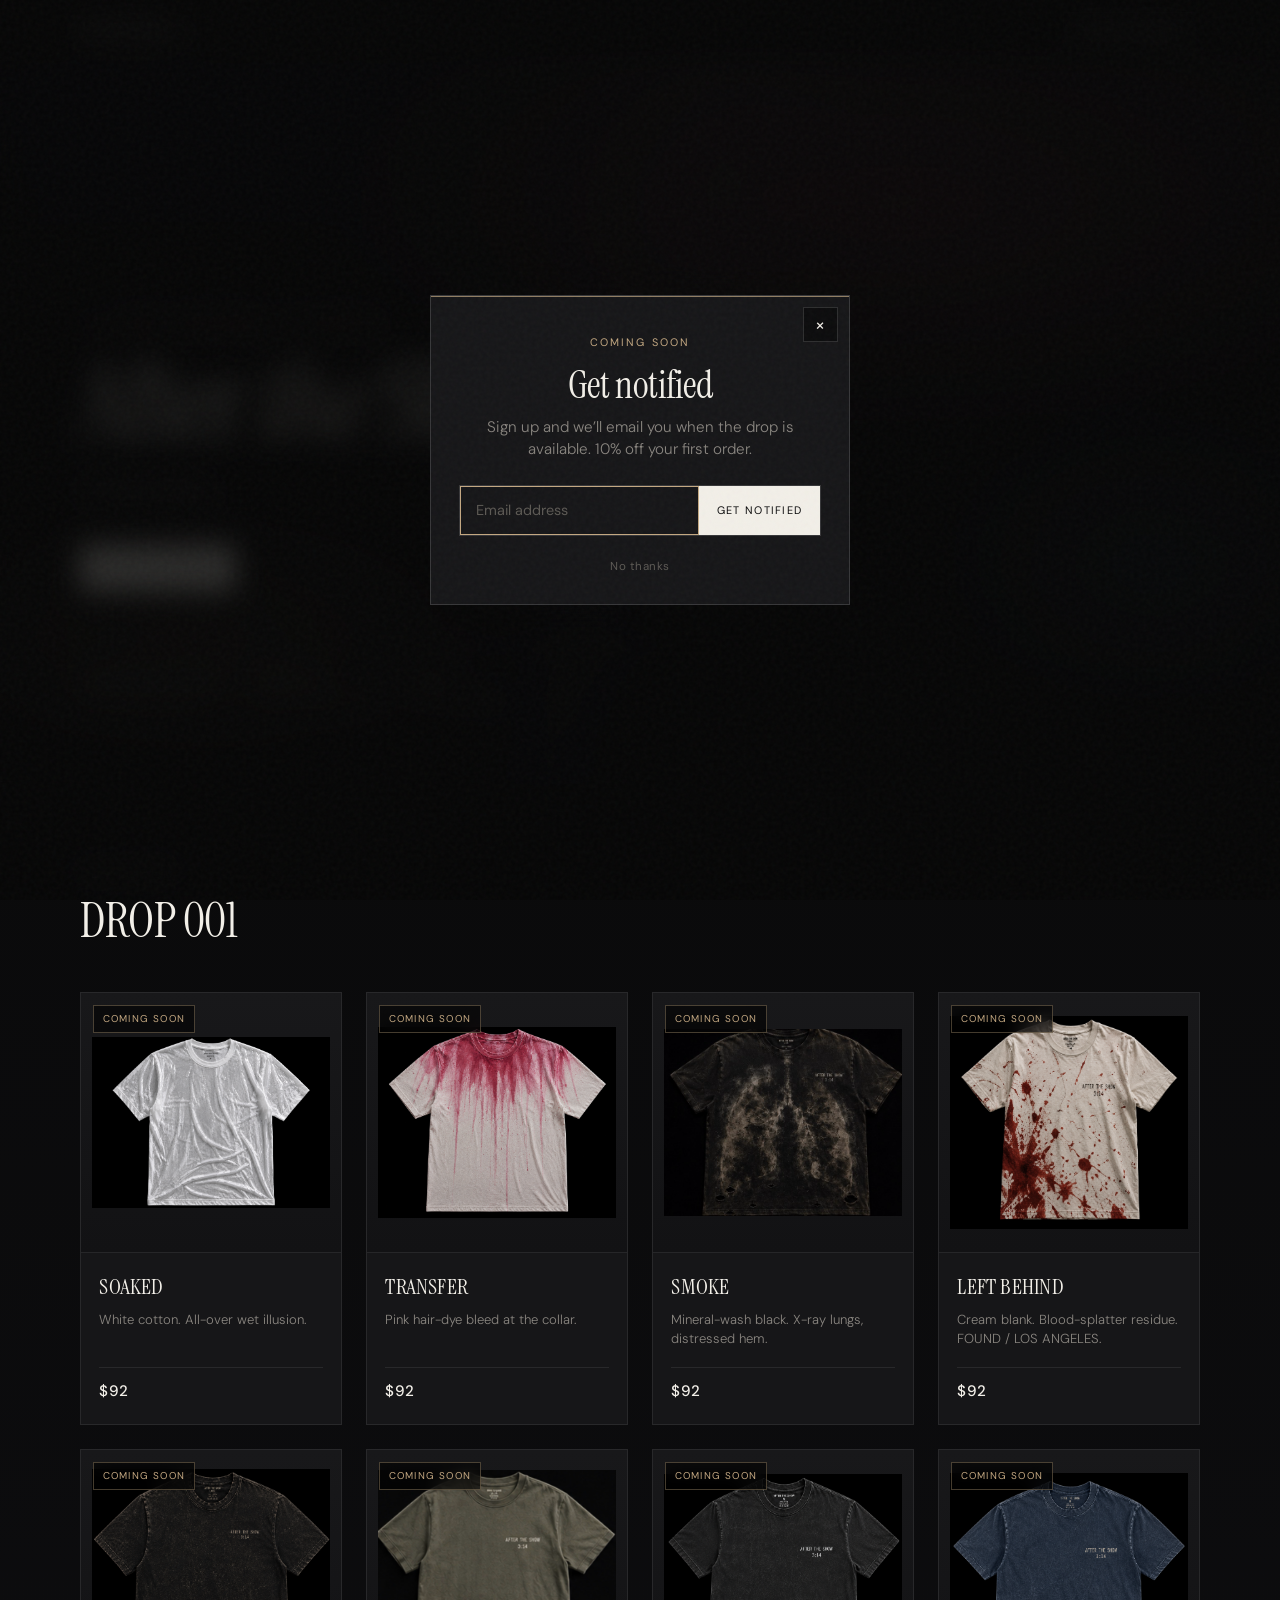
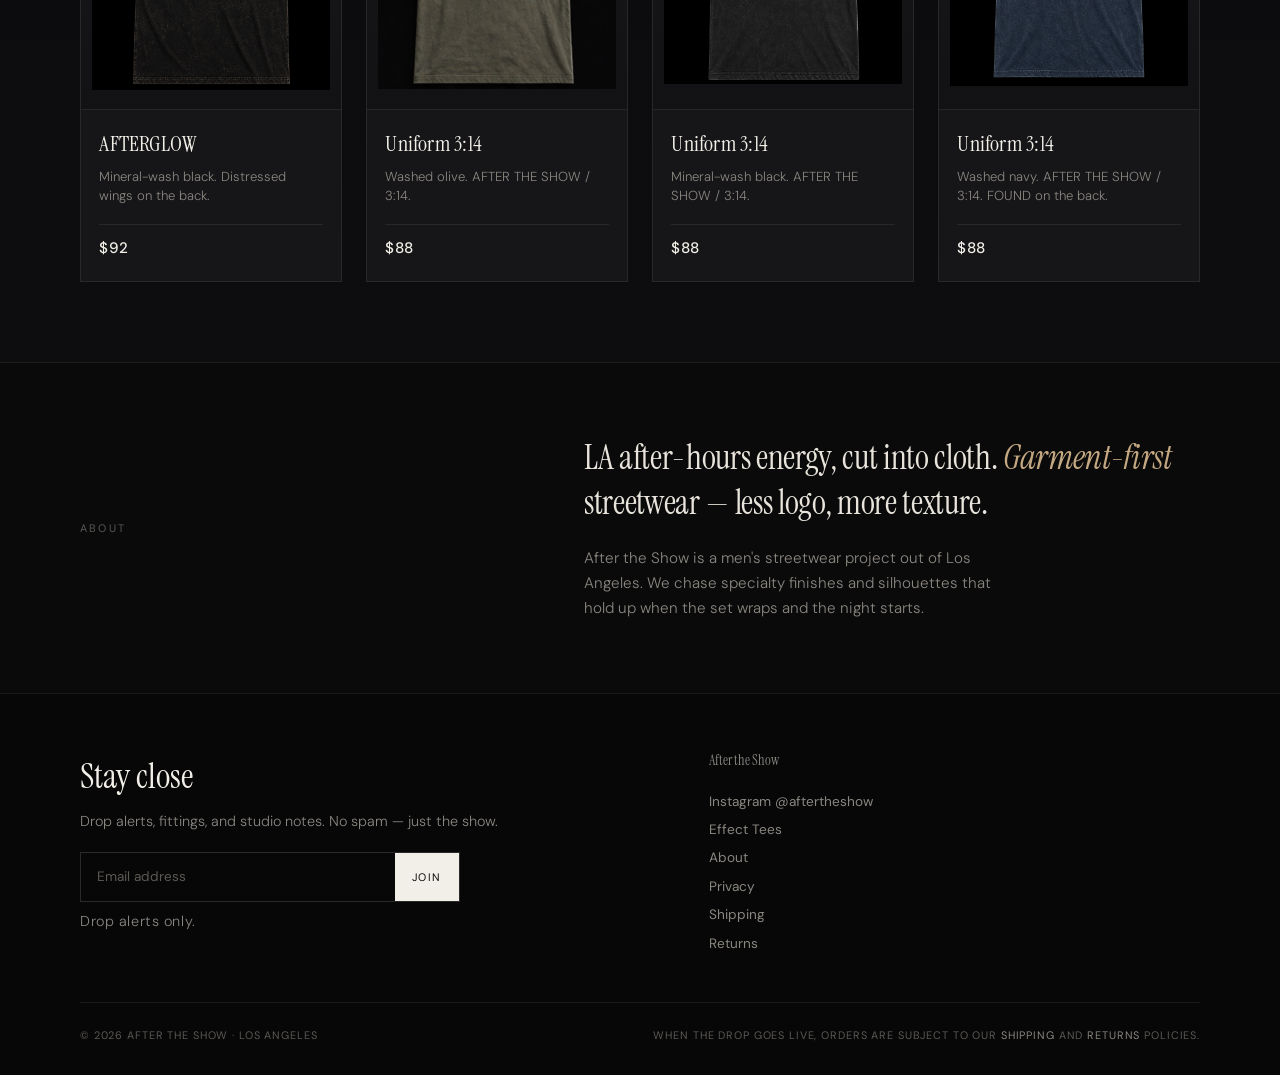
==== commit 47f65ac9: "Turn the live shop into a waitlist / coming-soon drop. Badge all eight tees Coming soon, hide bag an" ====
--- a/index.html
+++ b/index.html
@@ -1627,10 +1627,6 @@
       <a href="#" class="logo">After the Show <span>LA</span></a>
       <div class="nav-actions">
         <a class="nav-cta" href="#shop">Shop the drop</a>
-        <button class="nav-bag" type="button" id="bag-btn" aria-label="Open bag">
-          Bag
-          <span class="bag-count" id="bag-count" hidden>0</span>
-        </button>
       </div>
     </div>
   </header>
@@ -1672,7 +1668,7 @@
             data-back="products/wet-back.png">
             <div class="card-visual">
               <span class="ph" aria-hidden="true"></span>
-              <span class="badge live">Available</span>
+              <span class="badge soon">Coming soon</span>
               <img class="product" src="products/wet-front.png" alt="Wet tee, front" />
             </div>
             <div class="card-body">
@@ -1693,7 +1689,7 @@
             data-back="products/hair-back.png">
             <div class="card-visual">
               <span class="ph" aria-hidden="true"></span>
-              <span class="badge live">Available</span>
+              <span class="badge soon">Coming soon</span>
               <img class="product" src="products/hair-front.png" alt="Pink hair dye tee, front" />
             </div>
             <div class="card-body">
@@ -1714,7 +1710,7 @@
             data-back="products/lung-back.png">
             <div class="card-visual">
               <span class="ph" aria-hidden="true"></span>
-              <span class="badge live">Available</span>
+              <span class="badge soon">Coming soon</span>
               <img class="product" src="products/lung-front.png" alt="Lung tee, front" />
             </div>
             <div class="card-body">
@@ -1735,7 +1731,7 @@
             data-back="products/found-back.png">
             <div class="card-visual">
               <span class="ph" aria-hidden="true"></span>
-              <span class="badge live">Available</span>
+              <span class="badge soon">Coming soon</span>
               <img class="product" src="products/found-front.png" alt="Found tee, front" />
             </div>
             <div class="card-body">
@@ -1756,7 +1752,7 @@
             data-back="products/wings-back.png">
             <div class="card-visual">
               <span class="ph" aria-hidden="true"></span>
-              <span class="badge live">Available</span>
+              <span class="badge soon">Coming soon</span>
               <img class="product" src="products/wings-front.png" alt="Wings tee, front" />
             </div>
             <div class="card-body">
@@ -1777,7 +1773,7 @@
             data-back="products/314-back.png">
             <div class="card-visual">
               <span class="ph" aria-hidden="true"></span>
-              <span class="badge live">Available</span>
+              <span class="badge soon">Coming soon</span>
               <img class="product" src="products/314-front.png" alt="3:14 olive tee, front" />
             </div>
             <div class="card-body">
@@ -1798,7 +1794,7 @@
             data-back="products/314-black-back.png">
             <div class="card-visual">
               <span class="ph" aria-hidden="true"></span>
-              <span class="badge live">Available</span>
+              <span class="badge soon">Coming soon</span>
               <img class="product" src="products/314-black-front.png" alt="3:14 black tee, front" />
             </div>
             <div class="card-body">
@@ -1819,7 +1815,7 @@
             data-back="products/314-navy-back.png">
             <div class="card-visual">
               <span class="ph" aria-hidden="true"></span>
-              <span class="badge live">Available</span>
+              <span class="badge soon">Coming soon</span>
               <img class="product" src="products/314-navy-front.png" alt="3:14 navy tee, front" />
             </div>
             <div class="card-body">
@@ -1880,7 +1876,7 @@
       </div>
       <div class="footer-bottom">
         <span>© 2026 After the Show · Los Angeles</span>
-        <span>By placing an order you agree to our <a href="shipping.html">Shipping</a> and <a href="returns.html">Returns</a> policies.</span>
+        <span>When the drop goes live, orders are subject to our <a href="shipping.html">Shipping</a> and <a href="returns.html">Returns</a> policies.</span>
       </div>
     </div>
   </footer>
@@ -1908,78 +1904,7 @@
         <div class="card-foot">
           <span class="price" id="viewer-price"></span>
         </div>
-        <div class="size-row" role="group" aria-label="Size">
-          <button type="button" class="size-btn" data-size="S">S</button>
-          <button type="button" class="size-btn selected" data-size="M">M</button>
-          <button type="button" class="size-btn" data-size="L">L</button>
-          <button type="button" class="size-btn" data-size="XL">XL</button>
-        </div>
-        <button type="button" class="btn btn-primary" id="add-to-bag">Add to bag</button>
-      </div>
-    </div>
-  </div>
-
-  <div class="drawer" id="cart-drawer" hidden>
-    <div class="drawer-backdrop" data-close-cart></div>
-    <aside class="drawer-panel" role="dialog" aria-modal="true" aria-labelledby="cart-title">
-      <div class="drawer-head">
-        <h2 id="cart-title">Bag</h2>
-        <button class="drawer-close" type="button" data-close-cart aria-label="Close">×</button>
-      </div>
-      <div class="drawer-body" id="cart-body"></div>
-      <div class="drawer-foot" id="cart-foot" hidden>
-        <div class="subtotal">
-          <span>Subtotal</span>
-          <strong id="cart-subtotal">$0</strong>
-        </div>
-        <button type="button" class="btn btn-primary" id="checkout-btn">Checkout</button>
-      </div>
-    </aside>
-  </div>
-
-  <div class="checkout" id="checkout" hidden>
-    <div class="checkout-backdrop" data-close-checkout></div>
-    <div class="checkout-panel" role="dialog" aria-modal="true" aria-labelledby="checkout-title">
-      <button class="checkout-close" type="button" data-close-checkout aria-label="Close">×</button>
-      <div id="checkout-form-view">
-        <h2 id="checkout-title">Checkout</h2>
-        <p class="checkout-note">You’ll pay on Stripe. Mixed bags check out one style at a time.</p>
-        <div id="stripe-pay-list"></div>
-        <form class="checkout-form" id="checkout-form" hidden>
-          <div class="field">
-            <label for="co-name">Name</label>
-            <input id="co-name" name="name" type="text" required autocomplete="name" />
-          </div>
-          <div class="field">
-            <label for="co-email">Email</label>
-            <input id="co-email" name="email" type="email" required autocomplete="email" />
-          </div>
-          <div class="field">
-            <label for="co-address">Address</label>
-            <input id="co-address" name="address" type="text" required autocomplete="street-address" />
-          </div>
-          <div class="field-row">
-            <div class="field">
-              <label for="co-city">City</label>
-              <input id="co-city" name="city" type="text" required autocomplete="address-level2" />
-            </div>
-            <div class="field">
-              <label for="co-state">State</label>
-              <input id="co-state" name="state" type="text" required autocomplete="address-level1" />
-            </div>
-            <div class="field">
-              <label for="co-zip">Zip</label>
-              <input id="co-zip" name="zip" type="text" required autocomplete="postal-code" />
-            </div>
-          </div>
-          <div class="order-summary" id="order-summary"></div>
-          <button type="submit" class="btn btn-primary">Place order</button>
-        </form>
-      </div>
-      <div class="confirm" id="checkout-confirm" hidden>
-        <h2>Order placed</h2>
-        <p>We’ll email a receipt.</p>
-        <button type="button" class="btn btn-primary" data-close-checkout>Close</button>
+        <button type="button" class="btn btn-primary" id="get-notified">Get notified</button>
       </div>
     </div>
   </div>
@@ -1989,26 +1914,25 @@
     <div class="welcome-card" role="dialog" aria-modal="true" aria-labelledby="welcome-title">
       <button class="welcome-close" type="button" data-close-welcome aria-label="Close">×</button>
       <div id="welcome-offer">
-        <p class="welcome-kicker">First order</p>
-        <h2 id="welcome-title">10% off your first order</h2>
-        <p class="welcome-line">Drop alerts. No spam.</p>
+        <p class="welcome-kicker">Coming soon</p>
+        <h2 id="welcome-title">Get notified</h2>
+        <p class="welcome-line">Sign up and we’ll email you when the drop is available. 10% off your first order.</p>
         <form class="welcome-form" id="welcome-form" action="https://docs.google.com/forms/d/e/1FAIpQLSe493QerQPuWLMnXTOzYaOZsaiEup3uGCbMOrkkXJkcDmTV1w/formResponse" method="POST" target="signup-sink">
           <input type="email" name="entry.1651860701" placeholder="Email address" required autocomplete="email" aria-label="Email address" />
-          <button type="submit">Get the code</button>
+          <button type="submit">Get notified</button>
         </form>
         <button type="button" class="welcome-skip" data-close-welcome>No thanks</button>
       </div>
       <div id="welcome-done" hidden>
         <p class="welcome-kicker">Your code</p>
         <p class="welcome-code">AFTER10</p>
-        <p class="welcome-use">Use AFTER10 at checkout.</p>
+        <p class="welcome-use">Use AFTER10 on your first order when the drop goes live.</p>
       </div>
     </div>
   </div>
 
   <script>
     (function () {
-      var CART_KEY = "ats-cart";
       var viewer = document.getElementById("viewer");
       var img = document.getElementById("viewer-img");
       var side = document.getElementById("viewer-side");
@@ -2016,21 +1940,8 @@
       var descEl = document.getElementById("viewer-desc");
       var priceEl = document.getElementById("viewer-price");
       var dots = viewer.querySelectorAll(".viewer-dot");
-      var sizeBtns = viewer.querySelectorAll(".size-btn");
-      var drawer = document.getElementById("cart-drawer");
-      var cartBody = document.getElementById("cart-body");
-      var cartFoot = document.getElementById("cart-foot");
-      var cartSubtotal = document.getElementById("cart-subtotal");
-      var bagCount = document.getElementById("bag-count");
-      var checkout = document.getElementById("checkout");
-      var checkoutFormView = document.getElementById("checkout-form-view");
-      var checkoutConfirm = document.getElementById("checkout-confirm");
-      var checkoutForm = document.getElementById("checkout-form");
-      var orderSummary = document.getElementById("order-summary");
       var idx = 0;
       var views = [];
-      var currentProduct = null;
-      var selectedSize = "M";
 
       function hideBroken(el) {
         el.addEventListener("error", function () {
@@ -2049,166 +1960,9 @@
       }
 
       function unlockScroll() {
-        if (
-          !viewer.classList.contains("open") &&
-          !drawer.classList.contains("open") &&
-          !checkout.classList.contains("open")
-        ) {
+        if (!viewer.classList.contains("open")) {
           document.body.classList.remove("viewer-open");
         }
-      }
-
-      function money(n) {
-        return "$" + n;
-      }
-
-      function parsePrice(str) {
-        return parseInt(String(str).replace(/[^0-9]/g, ""), 10) || 0;
-      }
-
-      function loadCart() {
-        try {
-          var raw = localStorage.getItem(CART_KEY);
-          var data = raw ? JSON.parse(raw) : [];
-          return Array.isArray(data) ? data : [];
-        } catch (e) {
-          return [];
-        }
-      }
-
-      function saveCart(cart) {
-        localStorage.setItem(CART_KEY, JSON.stringify(cart));
-      }
-
-      function cartQty(cart) {
-        return cart.reduce(function (sum, item) { return sum + item.qty; }, 0);
-      }
-
-      function cartTotal(cart) {
-        return cart.reduce(function (sum, item) { return sum + item.price * item.qty; }, 0);
-      }
-
-      function updateBadge() {
-        var n = cartQty(loadCart());
-        bagCount.textContent = String(n);
-        if (n > 0) bagCount.removeAttribute("hidden");
-        else bagCount.setAttribute("hidden", "");
-      }
-
-      function renderCart() {
-        var cart = loadCart();
-        if (!cart.length) {
-          cartBody.innerHTML = '<p class="cart-empty">Nothing in the bag.</p>';
-          cartFoot.hidden = true;
-          return;
-        }
-        cartFoot.hidden = false;
-        cartSubtotal.textContent = money(cartTotal(cart));
-        cartBody.innerHTML = cart.map(function (item, i) {
-          return (
-            '<div class="cart-item">' +
-              '<img src="' + item.front + '" alt="' + item.name + ' tee, front" />' +
-              "<div>" +
-                '<p class="cart-item-name">' + item.name + "</p>" +
-                '<p class="cart-item-meta">Size ' + item.size + " · " + money(item.price) + "</p>" +
-                '<div class="cart-item-row">' +
-                  '<div class="qty">' +
-                    '<button type="button" data-qty="-1" data-i="' + i + '" aria-label="Decrease quantity">−</button>' +
-                    "<span>" + item.qty + "</span>" +
-                    '<button type="button" data-qty="1" data-i="' + i + '" aria-label="Increase quantity">+</button>' +
-                  "</div>" +
-                  '<button type="button" class="cart-remove" data-remove="' + i + '">Remove</button>' +
-                "</div>" +
-              "</div>" +
-            "</div>"
-          );
-        }).join("");
-      }
-
-      function openCart() {
-        renderCart();
-        drawer.hidden = false;
-        drawer.classList.add("open");
-        lockScroll();
-      }
-
-      function closeCart() {
-        drawer.classList.remove("open");
-        drawer.hidden = true;
-        unlockScroll();
-      }
-
-      function renderSummary() {
-        var cart = loadCart();
-        var lines = cart.map(function (item) {
-          return (
-            '<div class="order-line"><span>' +
-            item.name + " · " + item.size + " × " + item.qty +
-            "</span><span>" + money(item.price * item.qty) + "</span></div>"
-          );
-        }).join("");
-        orderSummary.innerHTML =
-          "<h3>Order summary</h3>" +
-          lines +
-          '<div class="order-total"><span>Total</span><strong>' +
-          money(cartTotal(cart)) +
-          "</strong></div>";
-      }
-
-      function stripeUrlFor(item) {
-        if (item && item.stripe) return item.stripe;
-        var card = document.querySelector('.card[data-front="' + (item && item.front ? item.front : "") + '"]');
-        return card && card.dataset.stripe ? card.dataset.stripe : "";
-      }
-
-      function uniqueStyles(cart) {
-        var seen = [];
-        cart.forEach(function (item) {
-          if (seen.every(function (s) { return s.front !== item.front; })) seen.push(item);
-        });
-        return seen;
-      }
-
-      function goToStripe(item) {
-        var url = stripeUrlFor(item);
-        if (!url) return false;
-        window.location.href = url;
-        return true;
-      }
-
-      function openCheckout() {
-        var cart = loadCart();
-        if (!cart.length) return;
-        var styles = uniqueStyles(cart);
-        if (styles.length === 1 && goToStripe(styles[0])) return;
-        checkoutForm.reset();
-        checkoutFormView.hidden = false;
-        checkoutConfirm.hidden = true;
-        renderSummary();
-        closeCart();
-        checkout.hidden = false;
-        checkout.classList.add("open");
-        lockScroll();
-        var pay = document.getElementById("stripe-pay-list");
-        if (pay) {
-          pay.innerHTML = styles.map(function (item) {
-            var url = stripeUrlFor(item);
-            return '<a class="btn btn-primary" style="margin-top:0.55rem" href="' + url + '">Pay ' + item.name + "</a>";
-          }).join("");
-        }
-      }
-
-      function closeCheckout() {
-        checkout.classList.remove("open");
-        checkout.hidden = true;
-        unlockScroll();
-      }
-
-      function setSize(size) {
-        selectedSize = size;
-        sizeBtns.forEach(function (btn) {
-          btn.classList.toggle("selected", btn.dataset.size === size);
-        });
       }
 
       function showView(i) {
@@ -2224,14 +1978,6 @@
       }
 
       function openViewer(card) {
-        currentProduct = {
-          name: card.dataset.name,
-          desc: card.dataset.desc,
-          price: card.dataset.price,
-          front: card.dataset.front,
-          stripe: card.dataset.stripe || "",
-          back: card.dataset.back
-        };
         views = [
           { src: card.dataset.front, label: "Front", alt: card.dataset.name + " tee, front" },
           { src: card.dataset.back, label: "Back", alt: card.dataset.name + " tee, back" }
@@ -2239,7 +1985,6 @@
         nameEl.textContent = card.dataset.name;
         descEl.textContent = card.dataset.desc;
         priceEl.textContent = card.dataset.price;
-        setSize("M");
         viewer.hidden = false;
         viewer.classList.add("open");
         lockScroll();
@@ -2252,32 +1997,6 @@
         viewer.hidden = true;
         img.removeAttribute("src");
         unlockScroll();
-      }
-
-      function addToBag() {
-        if (!currentProduct) return;
-        var cart = loadCart();
-        var name = currentProduct.name;
-        var size = selectedSize;
-        var found = cart.find(function (item) {
-          return item.front === currentProduct.front && item.size === size;
-        });
-        if (found) {
-          found.qty += 1;
-        } else {
-          cart.push({
-            name: name,
-            size: size,
-            price: parsePrice(currentProduct.price),
-            qty: 1,
-            front: currentProduct.front,
-            stripe: currentProduct.stripe || ""
-          });
-        }
-        saveCart(cart);
-        updateBadge();
-        closeViewer();
-        openCart();
       }
 
       document.querySelectorAll(".card[data-name]").forEach(function (card) {
@@ -2298,65 +2017,24 @@
       dots.forEach(function (d) {
         d.addEventListener("click", function () { showView(Number(d.dataset.idx)); });
       });
-      sizeBtns.forEach(function (btn) {
-        btn.addEventListener("click", function () { setSize(btn.dataset.size); });
-      });
-      document.getElementById("add-to-bag").addEventListener("click", addToBag);
-
-      document.getElementById("bag-btn").addEventListener("click", openCart);
-      drawer.querySelectorAll("[data-close-cart]").forEach(function (el) {
-        el.addEventListener("click", closeCart);
-      });
-      cartBody.addEventListener("click", function (e) {
-        var qtyBtn = e.target.closest("[data-qty]");
-        var removeBtn = e.target.closest("[data-remove]");
-        var cart = loadCart();
-        if (qtyBtn) {
-          var i = Number(qtyBtn.dataset.i);
-          var delta = Number(qtyBtn.dataset.qty);
-          if (!cart[i]) return;
-          cart[i].qty += delta;
-          if (cart[i].qty < 1) cart.splice(i, 1);
-          saveCart(cart);
-          updateBadge();
-          renderCart();
-        } else if (removeBtn) {
-          cart.splice(Number(removeBtn.dataset.remove), 1);
-          saveCart(cart);
-          updateBadge();
-          renderCart();
-        }
-      });
-      document.getElementById("checkout-btn").addEventListener("click", openCheckout);
-
-      checkout.querySelectorAll("[data-close-checkout]").forEach(function (el) {
-        el.addEventListener("click", closeCheckout);
-      });
-      checkoutForm.addEventListener("submit", function (e) {
-        e.preventDefault();
-        saveCart([]);
-        updateBadge();
-        checkoutFormView.hidden = true;
-        checkoutConfirm.hidden = false;
+      document.getElementById("get-notified").addEventListener("click", function () {
+        closeViewer();
+        document.dispatchEvent(new Event("ats-notify"));
       });
 
       document.addEventListener("keydown", function (e) {
         if (e.key === "Escape") {
-          if (checkout.classList.contains("open")) closeCheckout();
-          else if (drawer.classList.contains("open")) closeCart();
-          else if (viewer.classList.contains("open")) closeViewer();
+          if (viewer.classList.contains("open")) closeViewer();
           return;
         }
         if (!viewer.classList.contains("open")) return;
         if (e.key === "ArrowLeft") showView(idx - 1);
         if (e.key === "ArrowRight") showView(idx + 1);
       });
-
-      updateBadge();
     })();
 
     (function () {
-      var KEY = "ats-welcome";
+      var KEY = "ats-notify";
       var welcome = document.getElementById("welcome");
       var offer = document.getElementById("welcome-offer");
       var done = document.getElementById("welcome-done");
@@ -2372,6 +2050,8 @@
       }
 
       function openWelcome() {
+        offer.hidden = false;
+        done.hidden = true;
         welcome.hidden = false;
         welcome.classList.add("open");
         document.body.classList.add("welcome-open");
@@ -2400,6 +2080,8 @@
       document.addEventListener("keydown", function (e) {
         if (e.key === "Escape" && welcome.classList.contains("open")) closeWelcome();
       });
+
+      document.addEventListener("ats-notify", openWelcome);
 
       if (!seen()) {
         setTimeout(openWelcome, 1500);
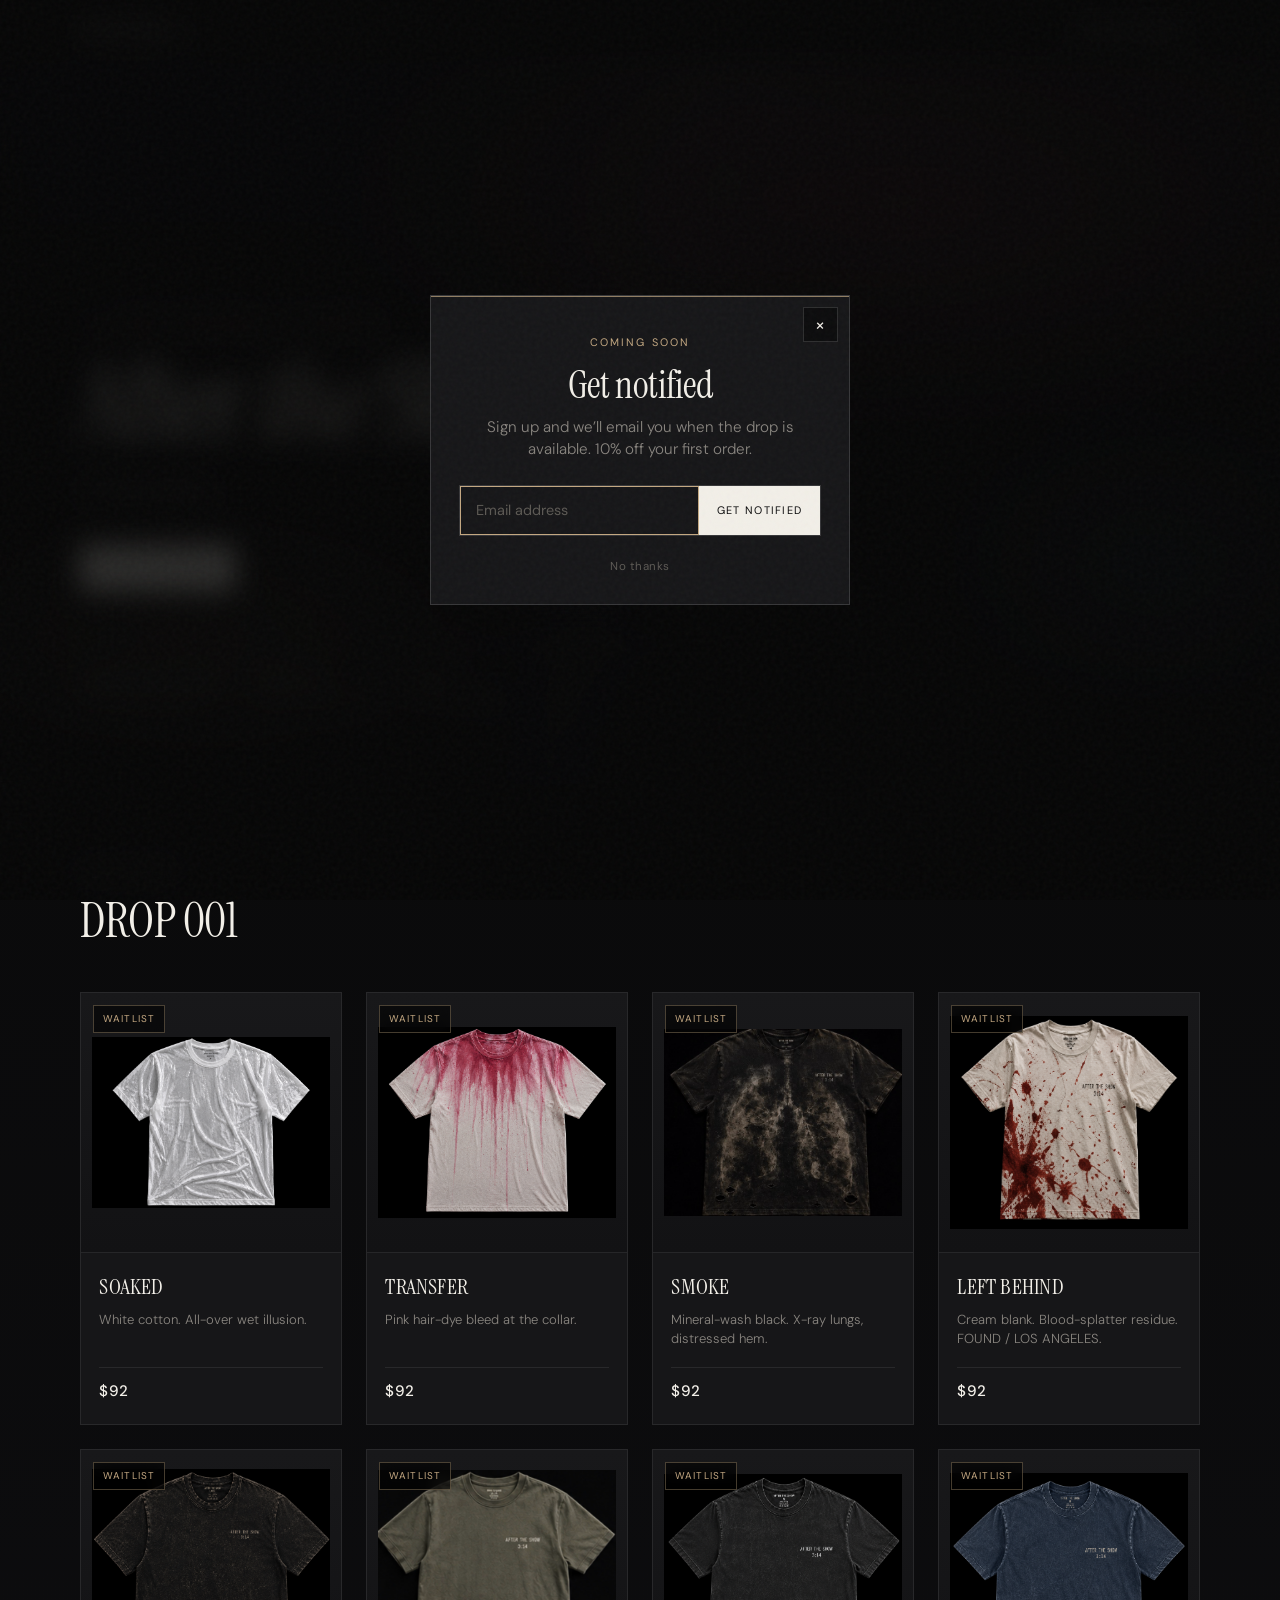
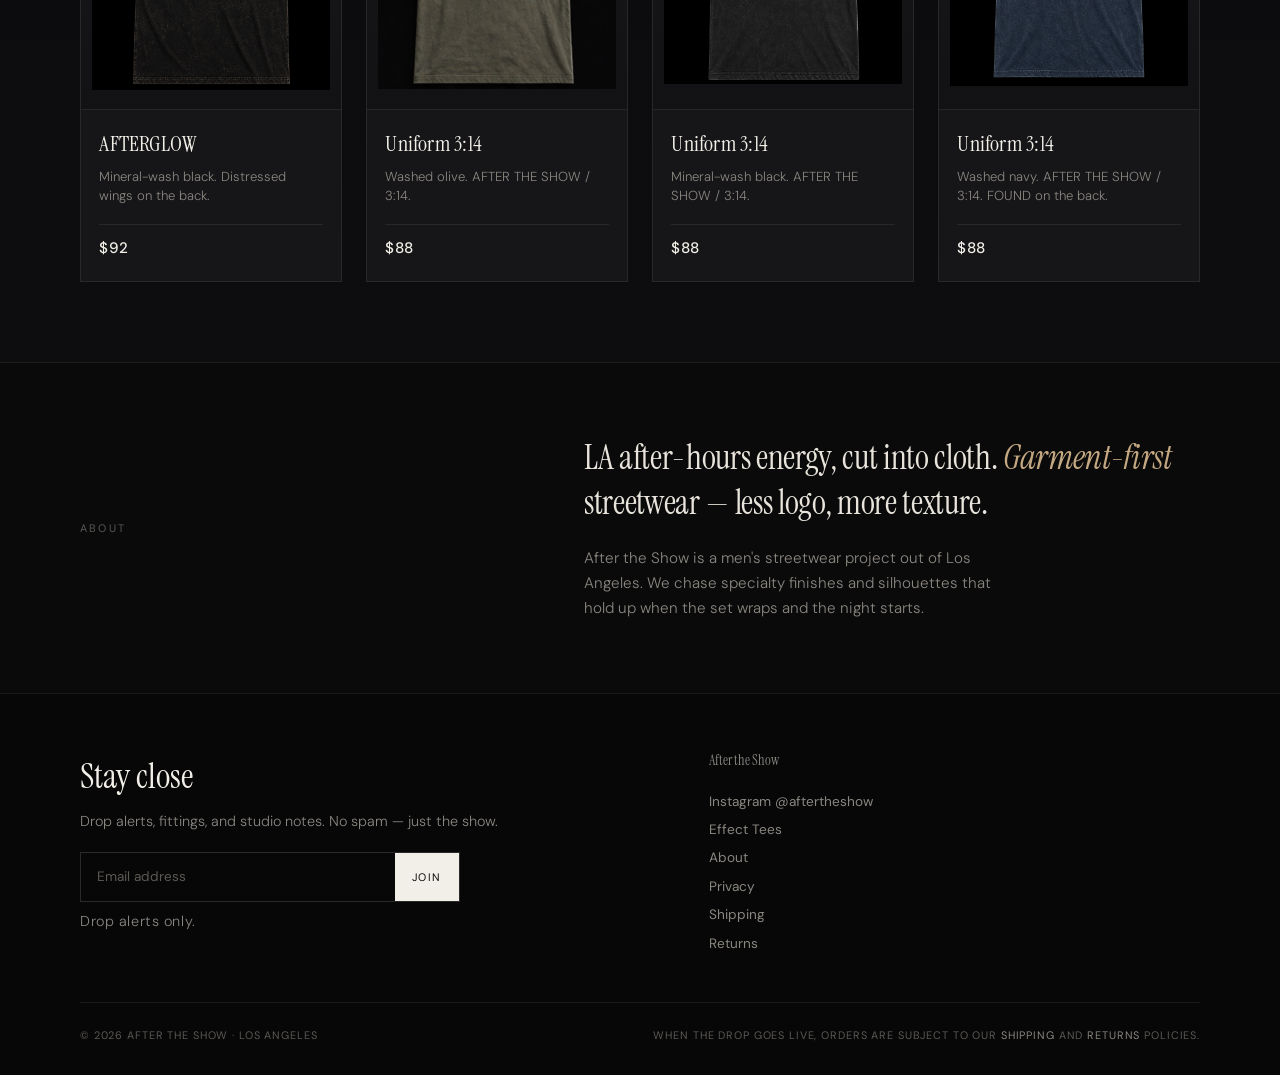
==== commit 630af695: "Use Waitlist on all eight tee badges. Keep the existing .badge.soon style; only the visible label ch" ====
--- a/index.html
+++ b/index.html
@@ -1668,7 +1668,7 @@
             data-back="products/wet-back.png">
             <div class="card-visual">
               <span class="ph" aria-hidden="true"></span>
-              <span class="badge soon">Coming soon</span>
+              <span class="badge soon">Waitlist</span>
               <img class="product" src="products/wet-front.png" alt="Wet tee, front" />
             </div>
             <div class="card-body">
@@ -1689,7 +1689,7 @@
             data-back="products/hair-back.png">
             <div class="card-visual">
               <span class="ph" aria-hidden="true"></span>
-              <span class="badge soon">Coming soon</span>
+              <span class="badge soon">Waitlist</span>
               <img class="product" src="products/hair-front.png" alt="Pink hair dye tee, front" />
             </div>
             <div class="card-body">
@@ -1710,7 +1710,7 @@
             data-back="products/lung-back.png">
             <div class="card-visual">
               <span class="ph" aria-hidden="true"></span>
-              <span class="badge soon">Coming soon</span>
+              <span class="badge soon">Waitlist</span>
               <img class="product" src="products/lung-front.png" alt="Lung tee, front" />
             </div>
             <div class="card-body">
@@ -1731,7 +1731,7 @@
             data-back="products/found-back.png">
             <div class="card-visual">
               <span class="ph" aria-hidden="true"></span>
-              <span class="badge soon">Coming soon</span>
+              <span class="badge soon">Waitlist</span>
               <img class="product" src="products/found-front.png" alt="Found tee, front" />
             </div>
             <div class="card-body">
@@ -1752,7 +1752,7 @@
             data-back="products/wings-back.png">
             <div class="card-visual">
               <span class="ph" aria-hidden="true"></span>
-              <span class="badge soon">Coming soon</span>
+              <span class="badge soon">Waitlist</span>
               <img class="product" src="products/wings-front.png" alt="Wings tee, front" />
             </div>
             <div class="card-body">
@@ -1773,7 +1773,7 @@
             data-back="products/314-back.png">
             <div class="card-visual">
               <span class="ph" aria-hidden="true"></span>
-              <span class="badge soon">Coming soon</span>
+              <span class="badge soon">Waitlist</span>
               <img class="product" src="products/314-front.png" alt="3:14 olive tee, front" />
             </div>
             <div class="card-body">
@@ -1794,7 +1794,7 @@
             data-back="products/314-black-back.png">
             <div class="card-visual">
               <span class="ph" aria-hidden="true"></span>
-              <span class="badge soon">Coming soon</span>
+              <span class="badge soon">Waitlist</span>
               <img class="product" src="products/314-black-front.png" alt="3:14 black tee, front" />
             </div>
             <div class="card-body">
@@ -1815,7 +1815,7 @@
             data-back="products/314-navy-back.png">
             <div class="card-visual">
               <span class="ph" aria-hidden="true"></span>
-              <span class="badge soon">Coming soon</span>
+              <span class="badge soon">Waitlist</span>
               <img class="product" src="products/314-navy-front.png" alt="3:14 navy tee, front" />
             </div>
             <div class="card-body">
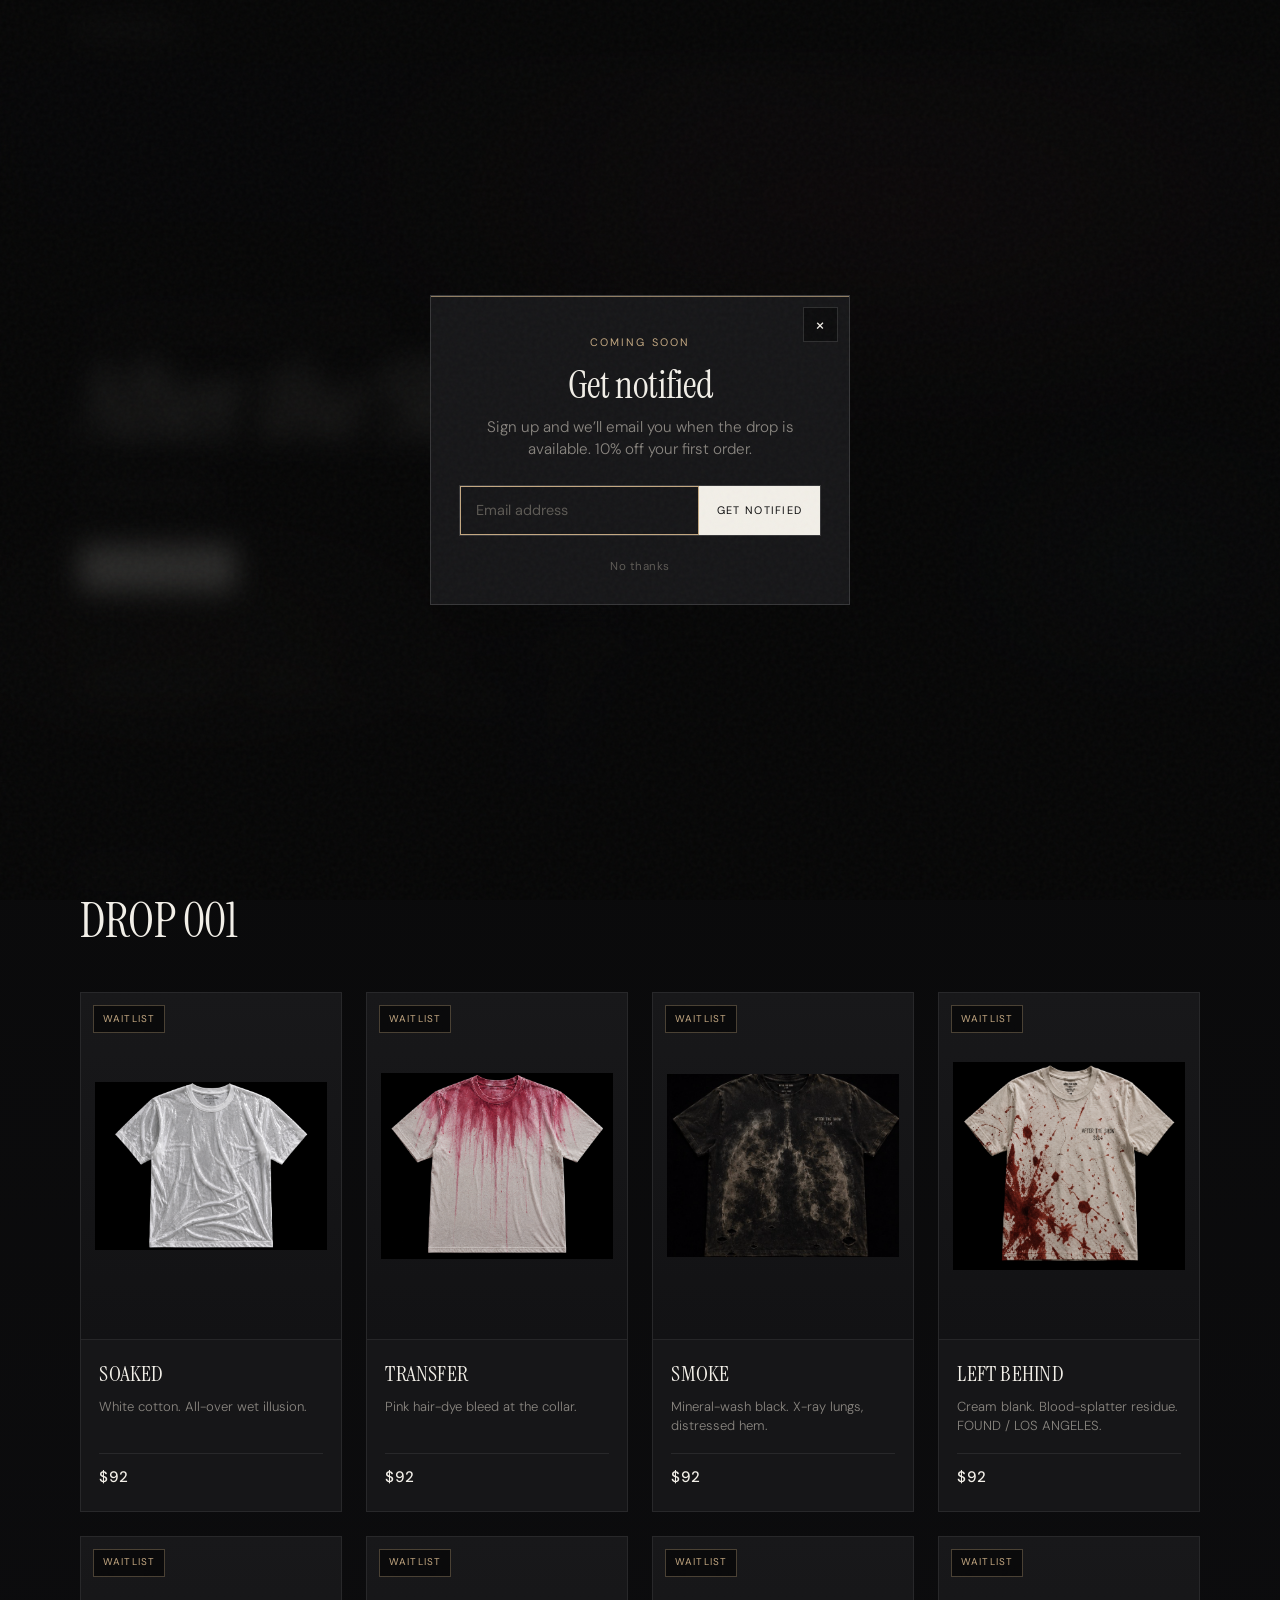
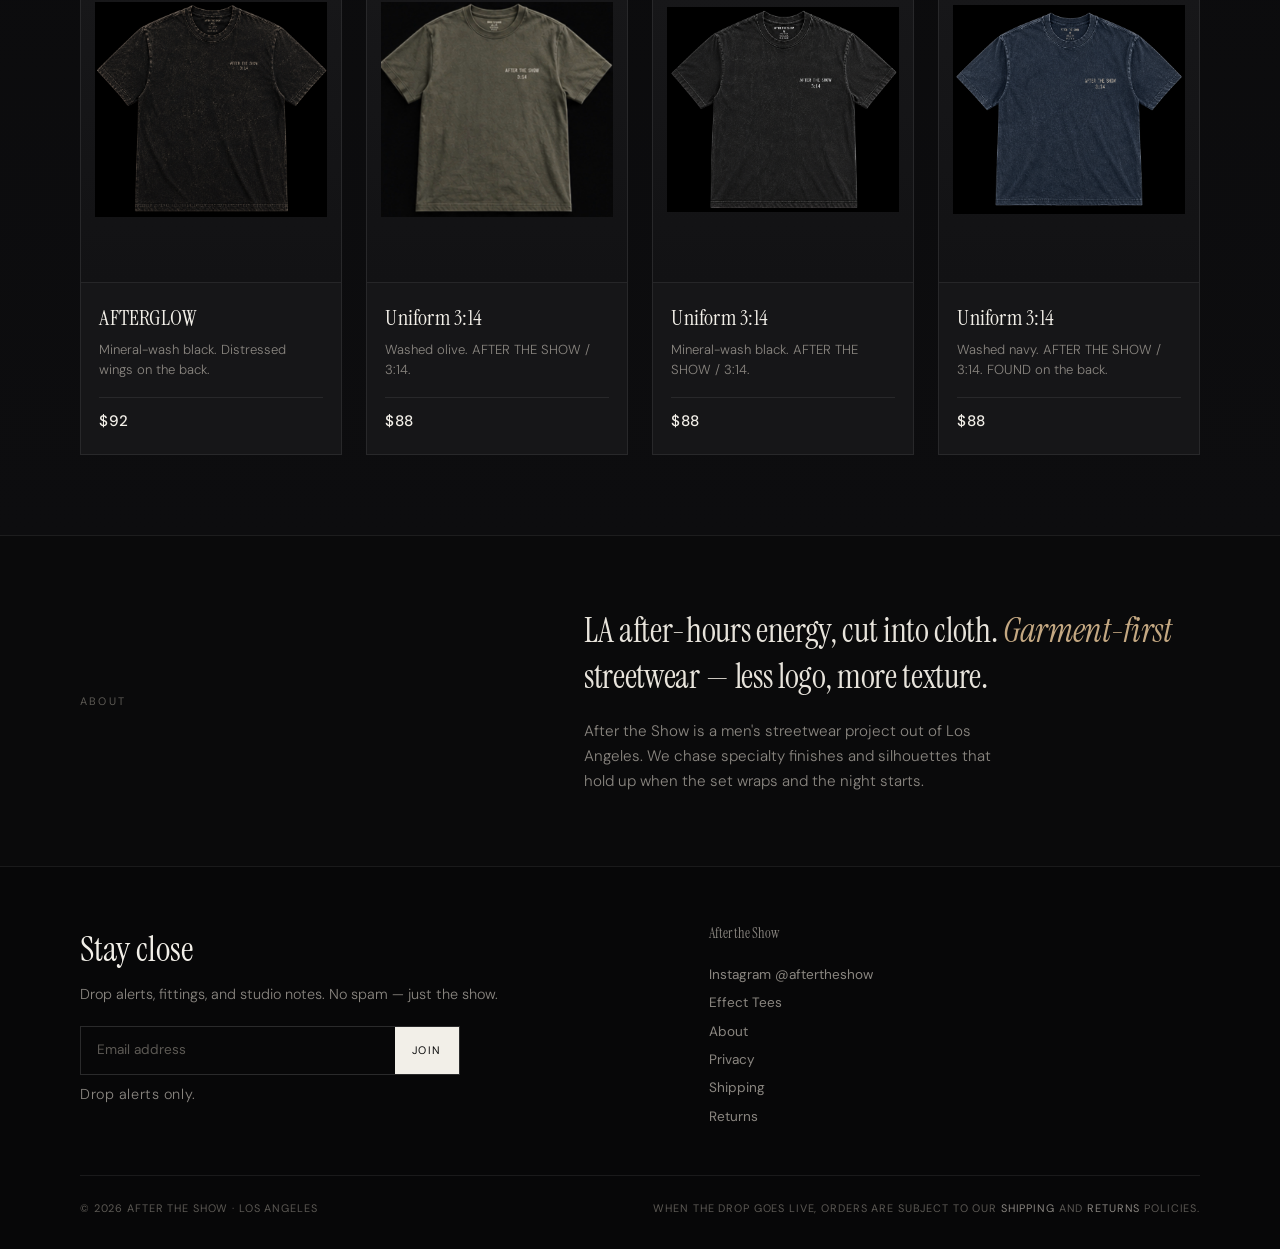
==== commit 3321cef2: "Give tee cards a taller photo frame so the full shirt shows. Use a 3/4 image box with object-fit con" ====
--- a/index.html
+++ b/index.html
@@ -322,23 +322,18 @@
 
     .card-visual {
       position: relative;
-      aspect-ratio: 1 / 1;
+      aspect-ratio: 3 / 4;
       overflow: hidden;
       border-bottom: 1px solid var(--border);
     }
 
     .card-visual img.product {
       position: absolute;
-      inset: 0.7rem;
-      width: calc(100% - 1.4rem);
-      height: calc(100% - 1.4rem);
+      inset: 1.15rem 0.85rem;
+      width: calc(100% - 1.7rem);
+      height: calc(100% - 2.3rem);
       object-fit: contain;
       object-position: center;
-      transition: transform 0.45s ease;
-    }
-
-    .card:hover .card-visual img.product {
-      transform: scale(1.02);
     }
 
     .dev-card {
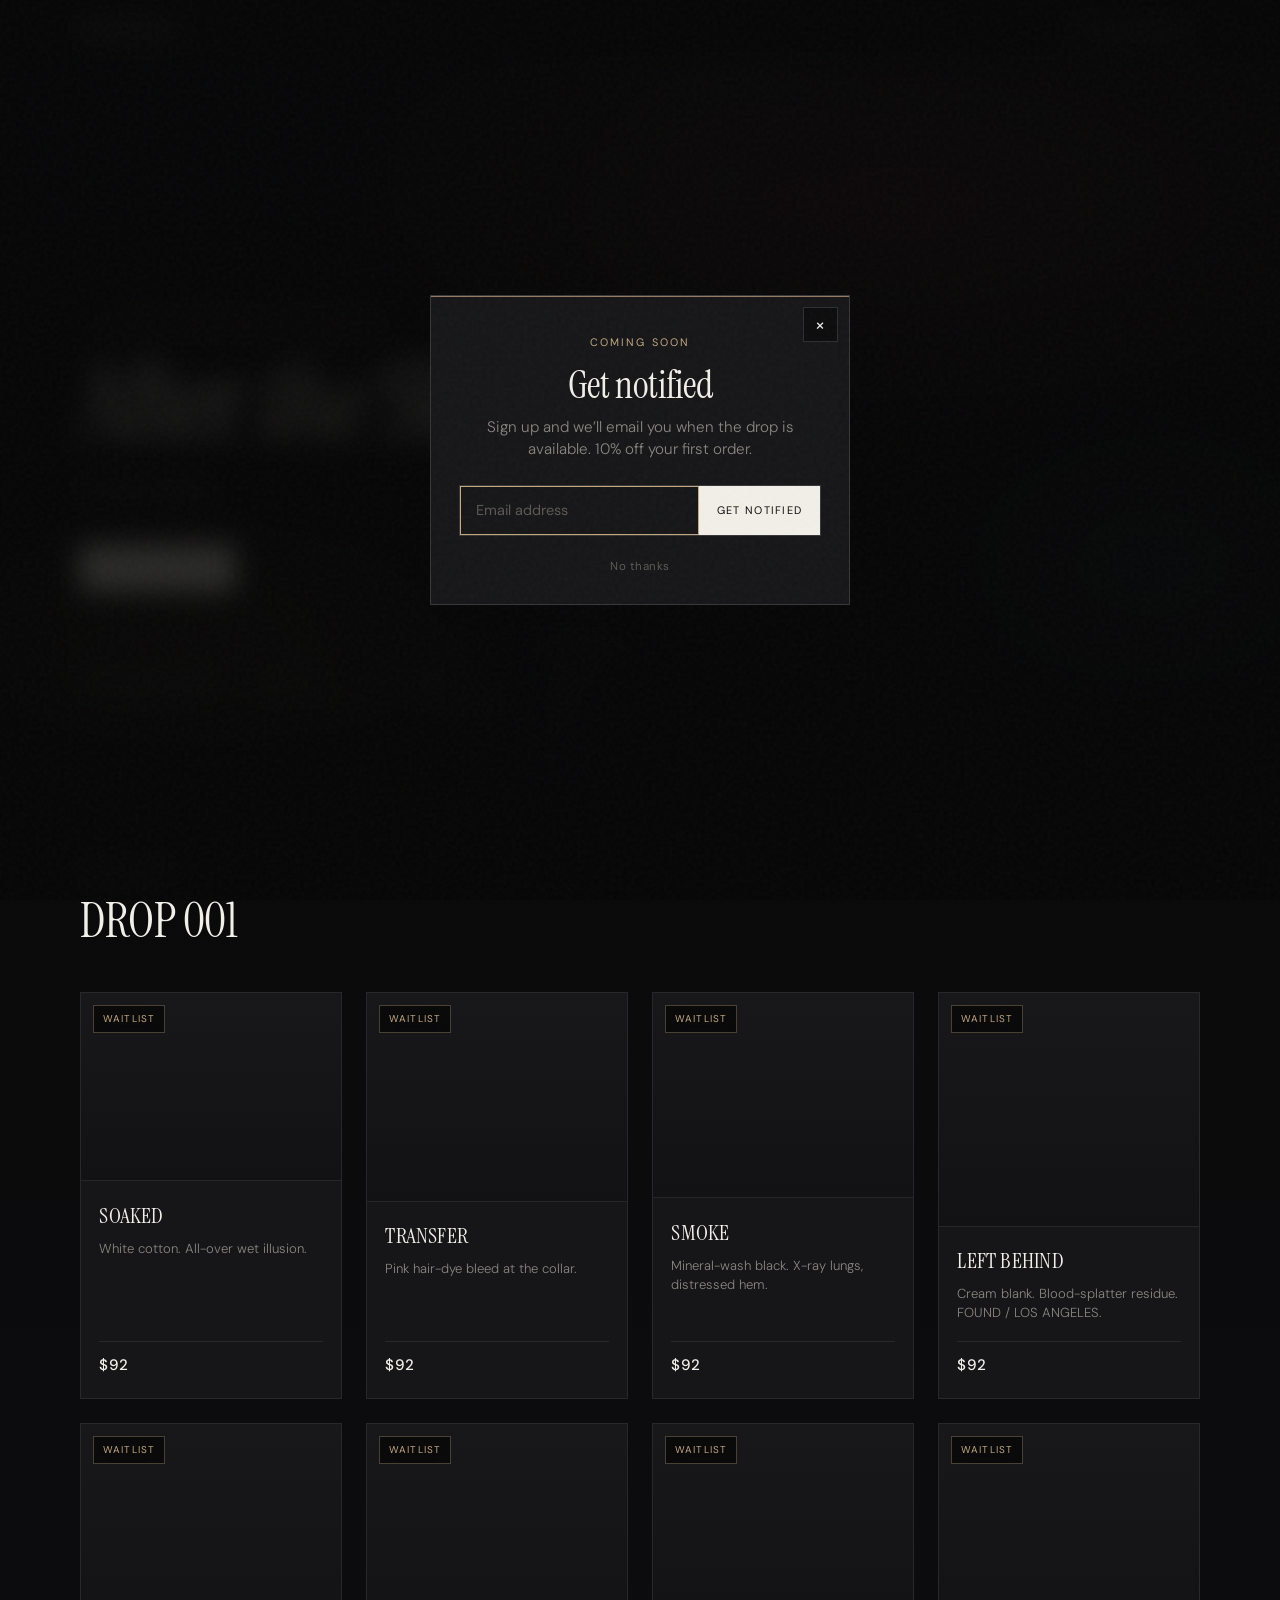
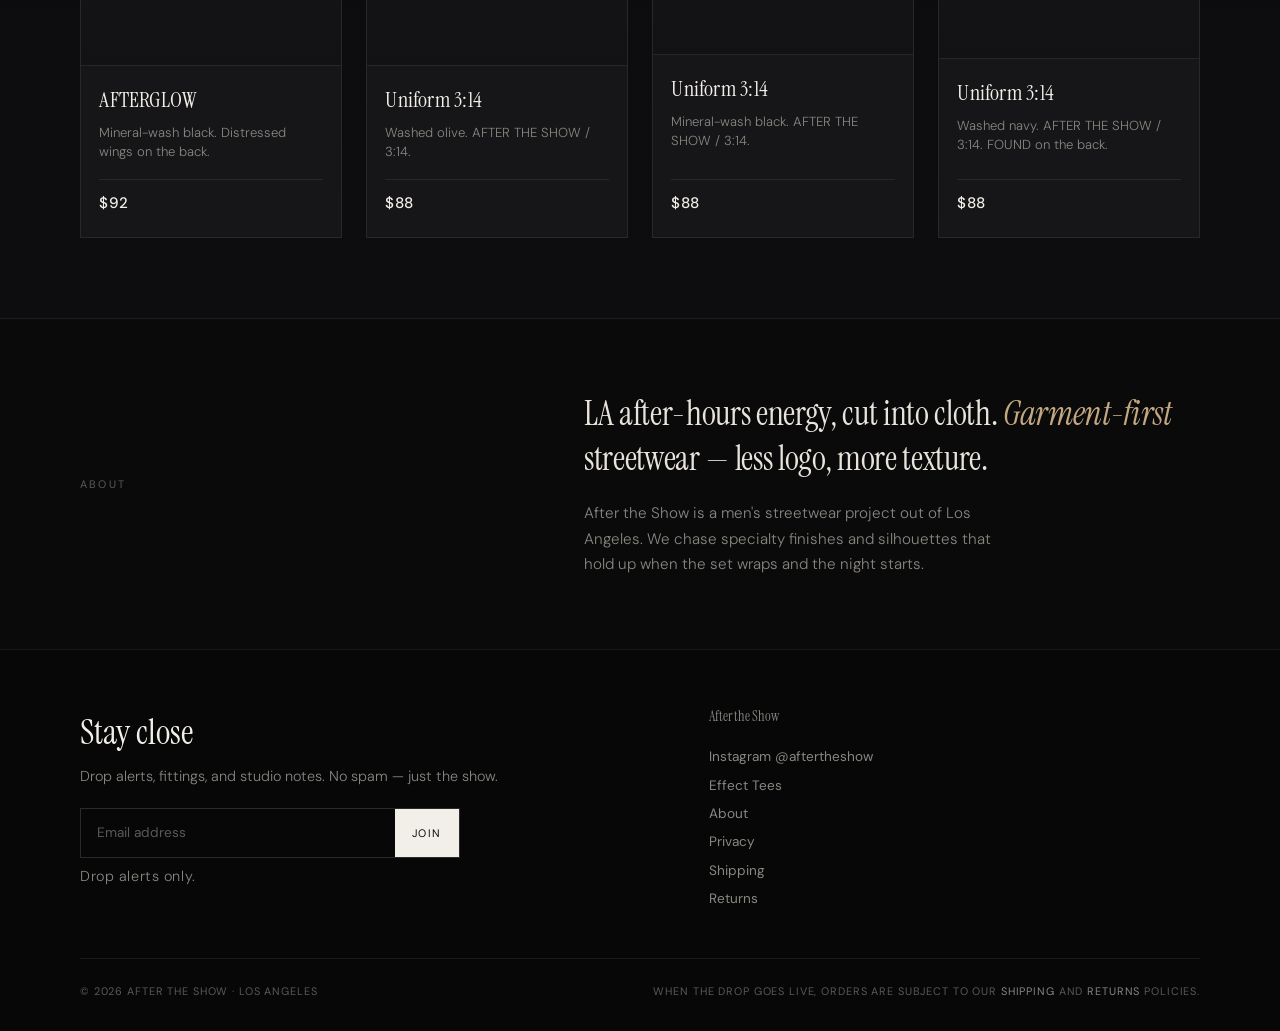
==== commit c5c30455: "Fill each tee card with the photo so the shirt reads larger. Drop the fixed square and inner inset t" ====
--- a/index.html
+++ b/index.html
@@ -322,16 +322,15 @@
 
     .card-visual {
       position: relative;
-      aspect-ratio: 3 / 4;
       overflow: hidden;
       border-bottom: 1px solid var(--border);
+      min-height: 10rem;
     }
 
     .card-visual img.product {
-      position: absolute;
-      inset: 1.15rem 0.85rem;
-      width: calc(100% - 1.7rem);
-      height: calc(100% - 2.3rem);
+      display: block;
+      width: 100%;
+      height: auto;
       object-fit: contain;
       object-position: center;
     }
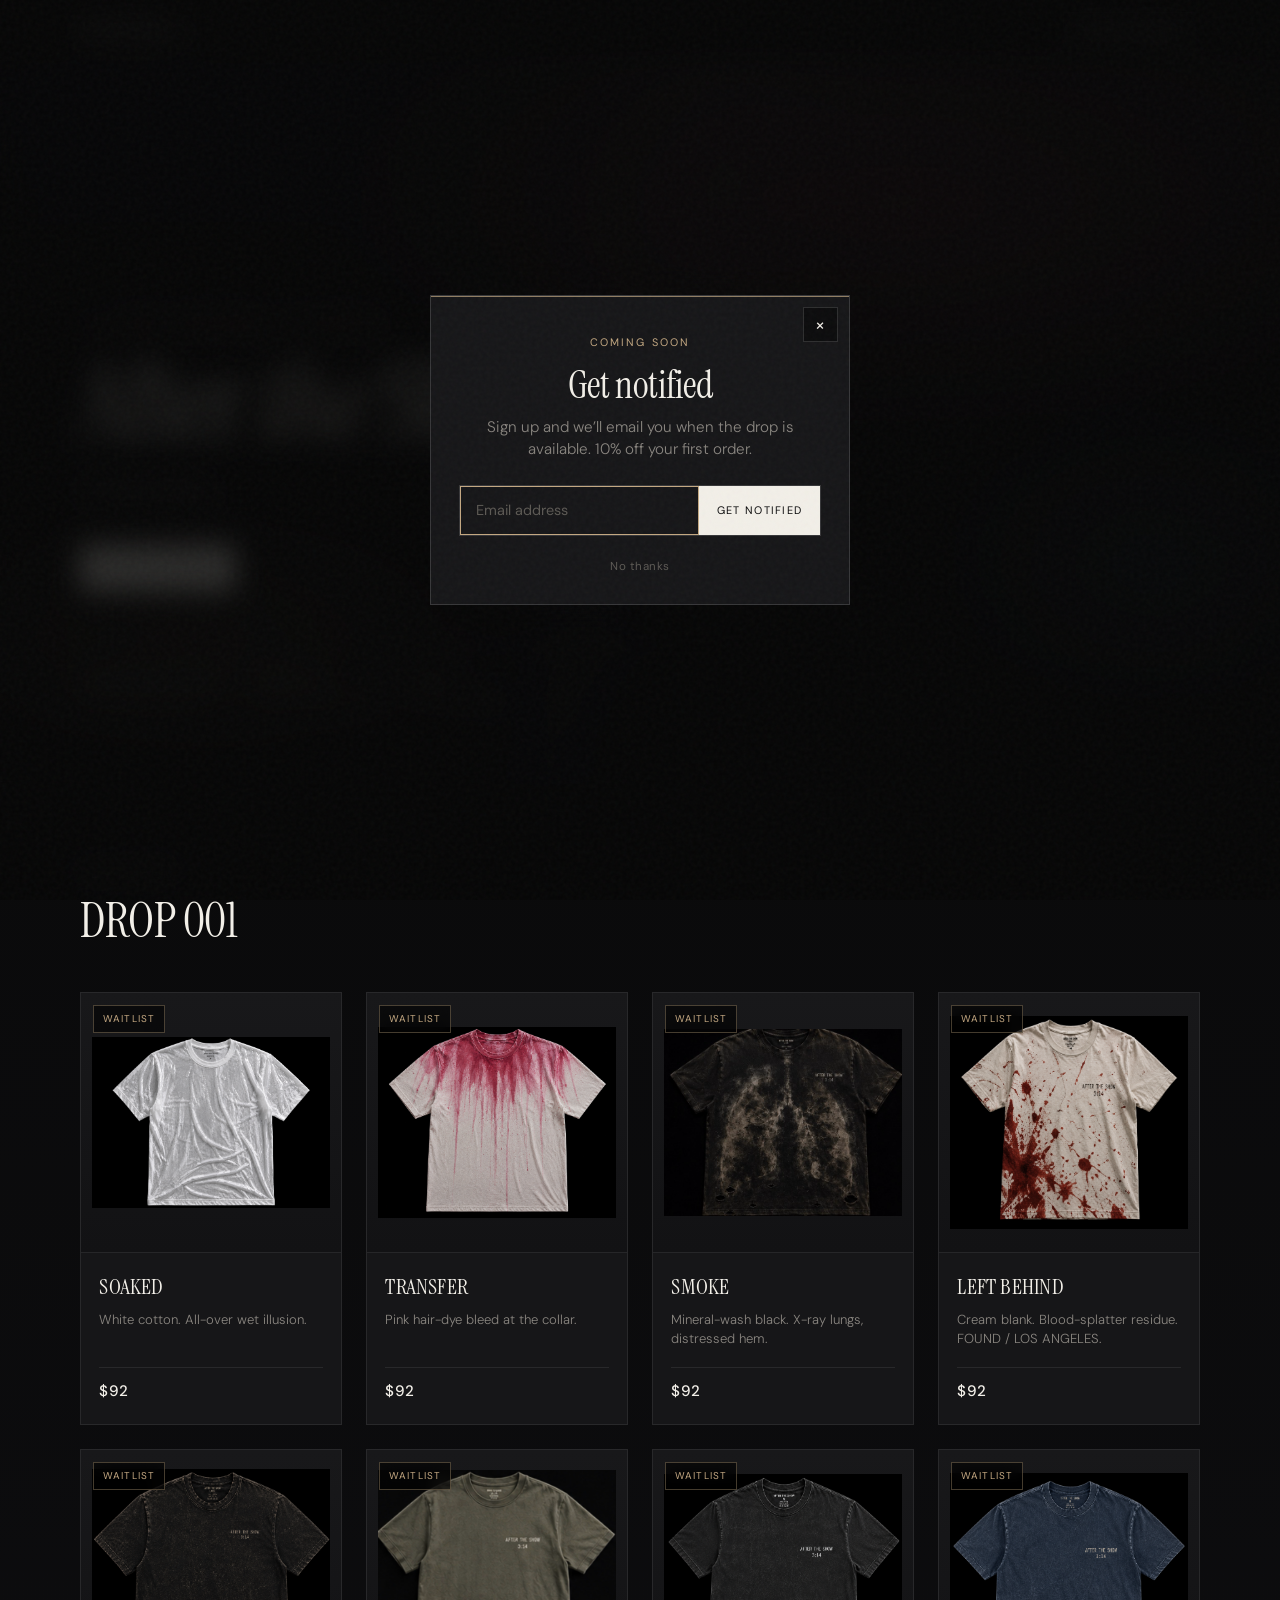
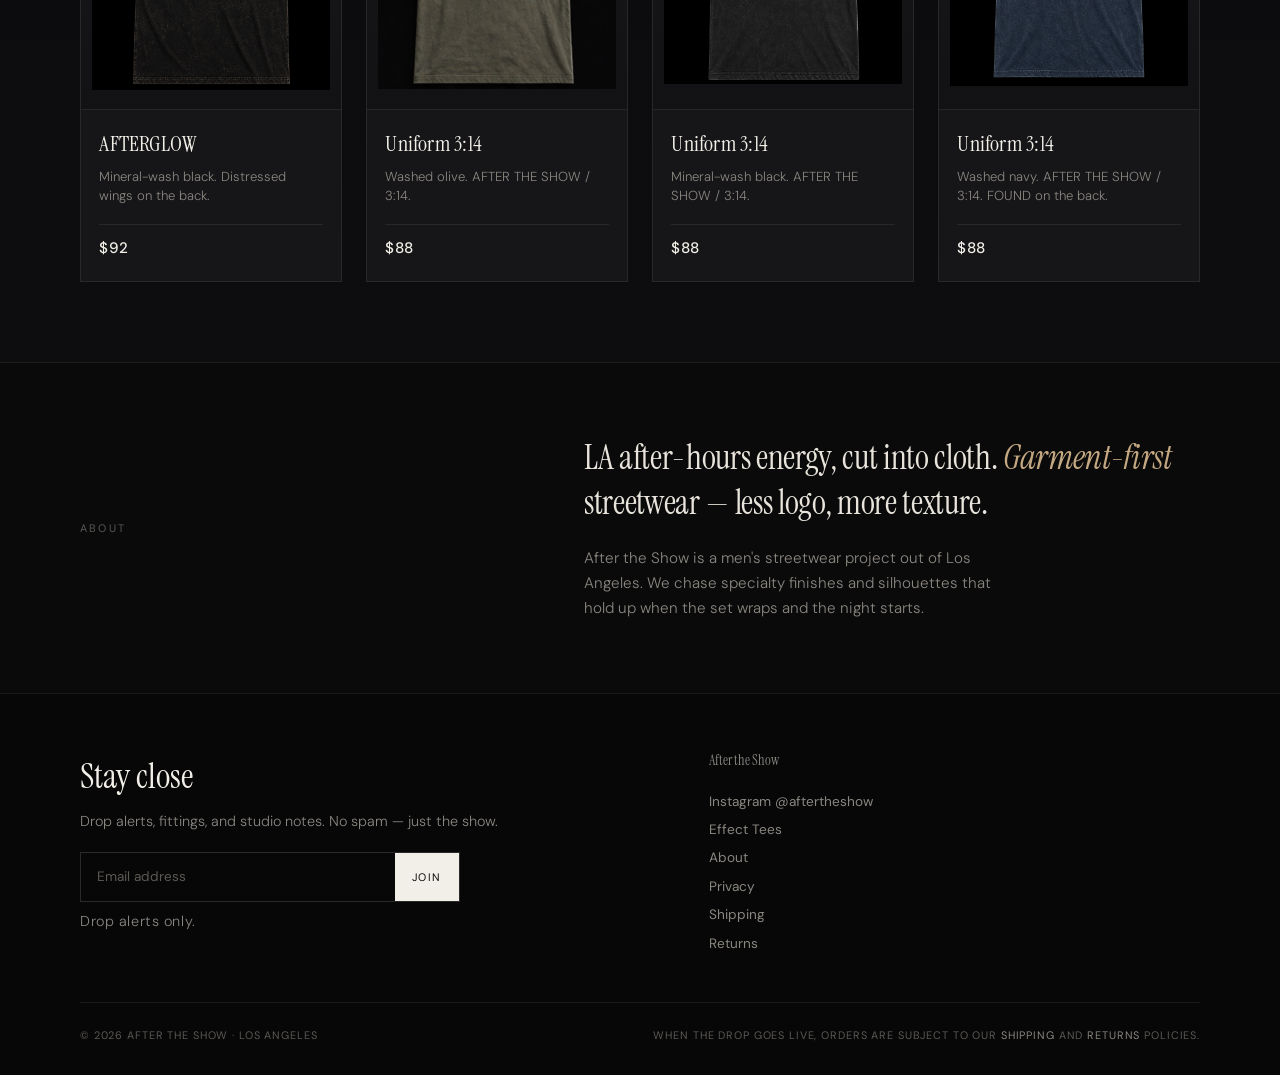
==== commit dadbf2f5: "Revert product card photo-frame changes. Restore the live main square contain layout. Keep only the " ====
--- a/index.html
+++ b/index.html
@@ -322,17 +322,23 @@
 
     .card-visual {
       position: relative;
+      aspect-ratio: 1 / 1;
       overflow: hidden;
       border-bottom: 1px solid var(--border);
-      min-height: 10rem;
     }
 
     .card-visual img.product {
-      display: block;
-      width: 100%;
-      height: auto;
+      position: absolute;
+      inset: 0.7rem;
+      width: calc(100% - 1.4rem);
+      height: calc(100% - 1.4rem);
       object-fit: contain;
       object-position: center;
+      transition: transform 0.45s ease;
+    }
+
+    .card:hover .card-visual img.product {
+      transform: scale(1.02);
     }
 
     .dev-card {
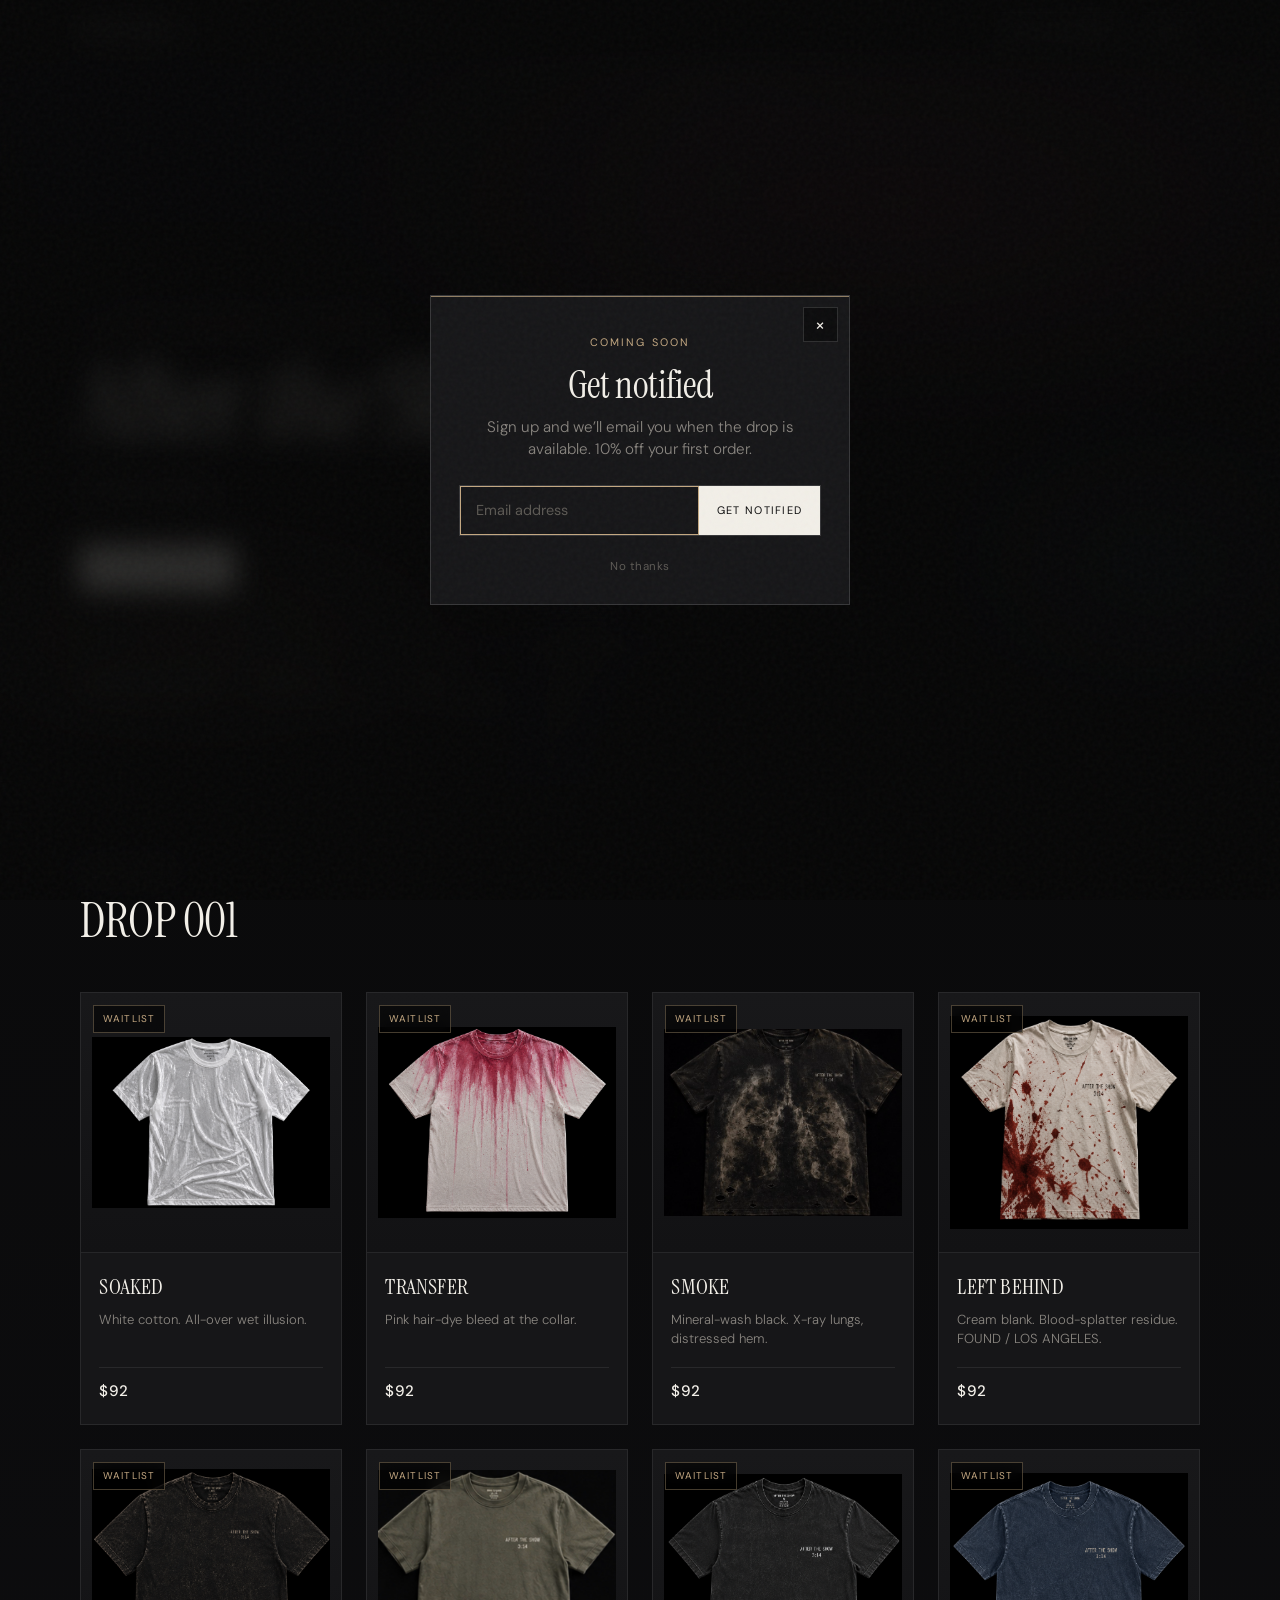
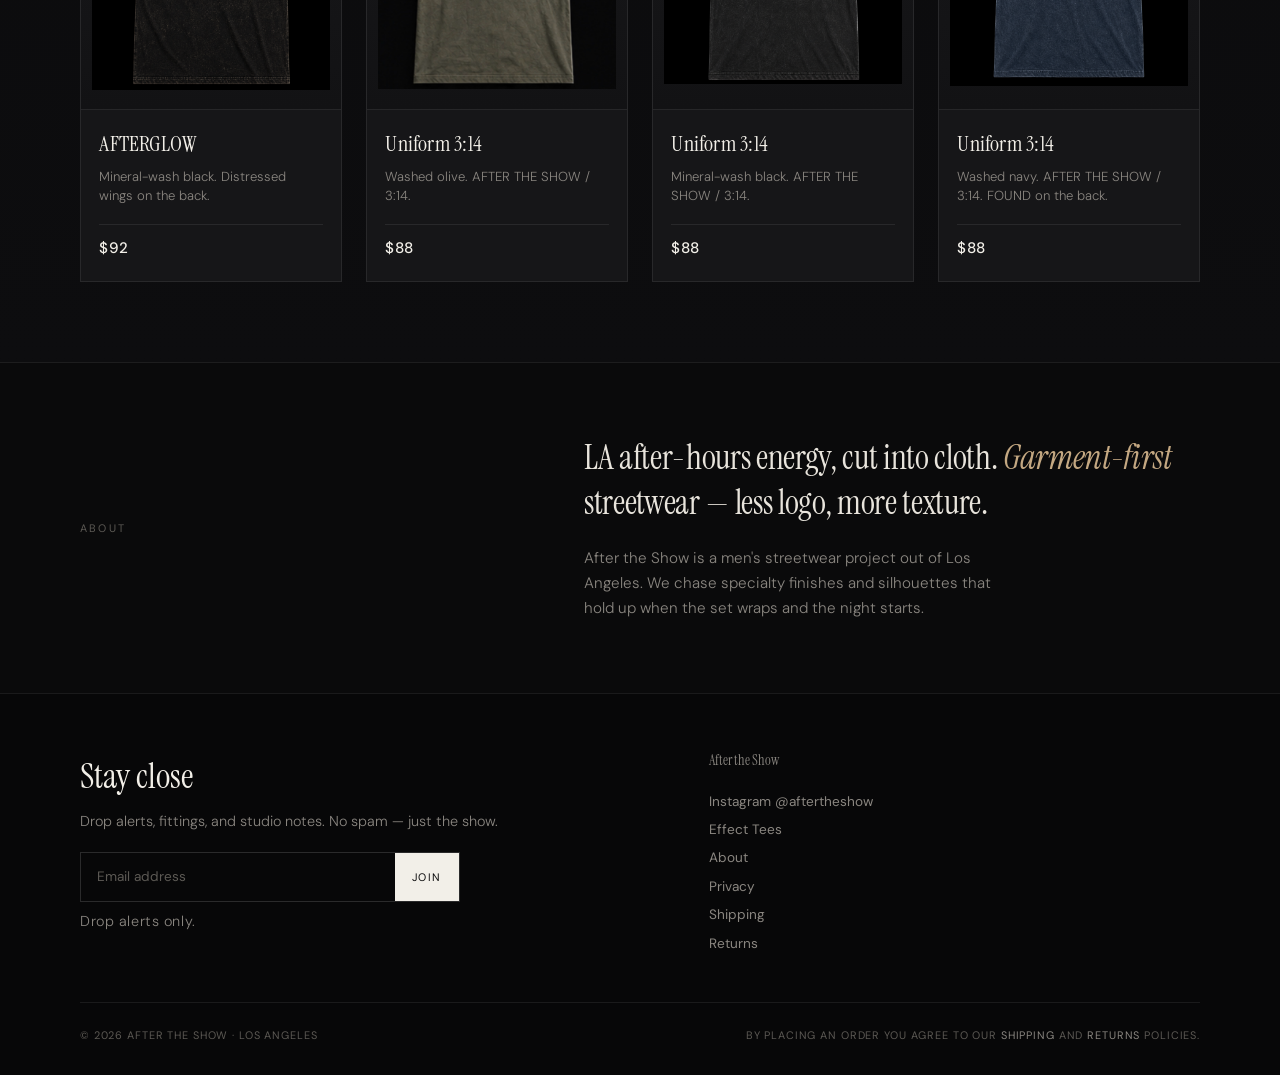
==== commit 446fe695: "Restore bag and Stripe checkout on the waitlist shop Put Add to bag, the header Bag button, cart dra" ====
--- a/index.html
+++ b/index.html
@@ -1627,6 +1627,10 @@
       <a href="#" class="logo">After the Show <span>LA</span></a>
       <div class="nav-actions">
         <a class="nav-cta" href="#shop">Shop the drop</a>
+        <button class="nav-bag" type="button" id="bag-btn" aria-label="Open bag">
+          Bag
+          <span class="bag-count" id="bag-count" hidden>0</span>
+        </button>
       </div>
     </div>
   </header>
@@ -1876,7 +1880,7 @@
       </div>
       <div class="footer-bottom">
         <span>© 2026 After the Show · Los Angeles</span>
-        <span>When the drop goes live, orders are subject to our <a href="shipping.html">Shipping</a> and <a href="returns.html">Returns</a> policies.</span>
+        <span>By placing an order you agree to our <a href="shipping.html">Shipping</a> and <a href="returns.html">Returns</a> policies.</span>
       </div>
     </div>
   </footer>
@@ -1904,7 +1908,79 @@
         <div class="card-foot">
           <span class="price" id="viewer-price"></span>
         </div>
-        <button type="button" class="btn btn-primary" id="get-notified">Get notified</button>
+        <div class="size-row" role="group" aria-label="Size">
+          <button type="button" class="size-btn" data-size="S">S</button>
+          <button type="button" class="size-btn selected" data-size="M">M</button>
+          <button type="button" class="size-btn" data-size="L">L</button>
+          <button type="button" class="size-btn" data-size="XL">XL</button>
+        </div>
+        <button type="button" class="btn btn-primary" id="add-to-bag">Add to bag</button>
+        <button type="button" class="btn btn-ghost" id="get-notified">Get notified</button>
+      </div>
+    </div>
+  </div>
+
+  <div class="drawer" id="cart-drawer" hidden>
+    <div class="drawer-backdrop" data-close-cart></div>
+    <aside class="drawer-panel" role="dialog" aria-modal="true" aria-labelledby="cart-title">
+      <div class="drawer-head">
+        <h2 id="cart-title">Bag</h2>
+        <button class="drawer-close" type="button" data-close-cart aria-label="Close">×</button>
+      </div>
+      <div class="drawer-body" id="cart-body"></div>
+      <div class="drawer-foot" id="cart-foot" hidden>
+        <div class="subtotal">
+          <span>Subtotal</span>
+          <strong id="cart-subtotal">$0</strong>
+        </div>
+        <button type="button" class="btn btn-primary" id="checkout-btn">Checkout</button>
+      </div>
+    </aside>
+  </div>
+
+  <div class="checkout" id="checkout" hidden>
+    <div class="checkout-backdrop" data-close-checkout></div>
+    <div class="checkout-panel" role="dialog" aria-modal="true" aria-labelledby="checkout-title">
+      <button class="checkout-close" type="button" data-close-checkout aria-label="Close">×</button>
+      <div id="checkout-form-view">
+        <h2 id="checkout-title">Checkout</h2>
+        <p class="checkout-note">You’ll pay on Stripe. Mixed bags check out one style at a time.</p>
+        <div id="stripe-pay-list"></div>
+        <form class="checkout-form" id="checkout-form" hidden>
+          <div class="field">
+            <label for="co-name">Name</label>
+            <input id="co-name" name="name" type="text" required autocomplete="name" />
+          </div>
+          <div class="field">
+            <label for="co-email">Email</label>
+            <input id="co-email" name="email" type="email" required autocomplete="email" />
+          </div>
+          <div class="field">
+            <label for="co-address">Address</label>
+            <input id="co-address" name="address" type="text" required autocomplete="street-address" />
+          </div>
+          <div class="field-row">
+            <div class="field">
+              <label for="co-city">City</label>
+              <input id="co-city" name="city" type="text" required autocomplete="address-level2" />
+            </div>
+            <div class="field">
+              <label for="co-state">State</label>
+              <input id="co-state" name="state" type="text" required autocomplete="address-level1" />
+            </div>
+            <div class="field">
+              <label for="co-zip">Zip</label>
+              <input id="co-zip" name="zip" type="text" required autocomplete="postal-code" />
+            </div>
+          </div>
+          <div class="order-summary" id="order-summary"></div>
+          <button type="submit" class="btn btn-primary">Place order</button>
+        </form>
+      </div>
+      <div class="confirm" id="checkout-confirm" hidden>
+        <h2>Order placed</h2>
+        <p>We’ll email a receipt.</p>
+        <button type="button" class="btn btn-primary" data-close-checkout>Close</button>
       </div>
     </div>
   </div>
@@ -1933,6 +2009,7 @@
 
   <script>
     (function () {
+      var CART_KEY = "ats-cart";
       var viewer = document.getElementById("viewer");
       var img = document.getElementById("viewer-img");
       var side = document.getElementById("viewer-side");
@@ -1940,8 +2017,21 @@
       var descEl = document.getElementById("viewer-desc");
       var priceEl = document.getElementById("viewer-price");
       var dots = viewer.querySelectorAll(".viewer-dot");
+      var sizeBtns = viewer.querySelectorAll(".size-btn");
+      var drawer = document.getElementById("cart-drawer");
+      var cartBody = document.getElementById("cart-body");
+      var cartFoot = document.getElementById("cart-foot");
+      var cartSubtotal = document.getElementById("cart-subtotal");
+      var bagCount = document.getElementById("bag-count");
+      var checkout = document.getElementById("checkout");
+      var checkoutFormView = document.getElementById("checkout-form-view");
+      var checkoutConfirm = document.getElementById("checkout-confirm");
+      var checkoutForm = document.getElementById("checkout-form");
+      var orderSummary = document.getElementById("order-summary");
       var idx = 0;
       var views = [];
+      var currentProduct = null;
+      var selectedSize = "M";
 
       function hideBroken(el) {
         el.addEventListener("error", function () {
@@ -1960,9 +2050,166 @@
       }
 
       function unlockScroll() {
-        if (!viewer.classList.contains("open")) {
+        if (
+          !viewer.classList.contains("open") &&
+          !drawer.classList.contains("open") &&
+          !checkout.classList.contains("open")
+        ) {
           document.body.classList.remove("viewer-open");
         }
+      }
+
+      function money(n) {
+        return "$" + n;
+      }
+
+      function parsePrice(str) {
+        return parseInt(String(str).replace(/[^0-9]/g, ""), 10) || 0;
+      }
+
+      function loadCart() {
+        try {
+          var raw = localStorage.getItem(CART_KEY);
+          var data = raw ? JSON.parse(raw) : [];
+          return Array.isArray(data) ? data : [];
+        } catch (e) {
+          return [];
+        }
+      }
+
+      function saveCart(cart) {
+        localStorage.setItem(CART_KEY, JSON.stringify(cart));
+      }
+
+      function cartQty(cart) {
+        return cart.reduce(function (sum, item) { return sum + item.qty; }, 0);
+      }
+
+      function cartTotal(cart) {
+        return cart.reduce(function (sum, item) { return sum + item.price * item.qty; }, 0);
+      }
+
+      function updateBadge() {
+        var n = cartQty(loadCart());
+        bagCount.textContent = String(n);
+        if (n > 0) bagCount.removeAttribute("hidden");
+        else bagCount.setAttribute("hidden", "");
+      }
+
+      function renderCart() {
+        var cart = loadCart();
+        if (!cart.length) {
+          cartBody.innerHTML = '<p class="cart-empty">Nothing in the bag.</p>';
+          cartFoot.hidden = true;
+          return;
+        }
+        cartFoot.hidden = false;
+        cartSubtotal.textContent = money(cartTotal(cart));
+        cartBody.innerHTML = cart.map(function (item, i) {
+          return (
+            '<div class="cart-item">' +
+              '<img src="' + item.front + '" alt="' + item.name + ' tee, front" />' +
+              "<div>" +
+                '<p class="cart-item-name">' + item.name + "</p>" +
+                '<p class="cart-item-meta">Size ' + item.size + " · " + money(item.price) + "</p>" +
+                '<div class="cart-item-row">' +
+                  '<div class="qty">' +
+                    '<button type="button" data-qty="-1" data-i="' + i + '" aria-label="Decrease quantity">−</button>' +
+                    "<span>" + item.qty + "</span>" +
+                    '<button type="button" data-qty="1" data-i="' + i + '" aria-label="Increase quantity">+</button>' +
+                  "</div>" +
+                  '<button type="button" class="cart-remove" data-remove="' + i + '">Remove</button>' +
+                "</div>" +
+              "</div>" +
+            "</div>"
+          );
+        }).join("");
+      }
+
+      function openCart() {
+        renderCart();
+        drawer.hidden = false;
+        drawer.classList.add("open");
+        lockScroll();
+      }
+
+      function closeCart() {
+        drawer.classList.remove("open");
+        drawer.hidden = true;
+        unlockScroll();
+      }
+
+      function renderSummary() {
+        var cart = loadCart();
+        var lines = cart.map(function (item) {
+          return (
+            '<div class="order-line"><span>' +
+            item.name + " · " + item.size + " × " + item.qty +
+            "</span><span>" + money(item.price * item.qty) + "</span></div>"
+          );
+        }).join("");
+        orderSummary.innerHTML =
+          "<h3>Order summary</h3>" +
+          lines +
+          '<div class="order-total"><span>Total</span><strong>' +
+          money(cartTotal(cart)) +
+          "</strong></div>";
+      }
+
+      function stripeUrlFor(item) {
+        if (item && item.stripe) return item.stripe;
+        var card = document.querySelector('.card[data-front="' + (item && item.front ? item.front : "") + '"]');
+        return card && card.dataset.stripe ? card.dataset.stripe : "";
+      }
+
+      function uniqueStyles(cart) {
+        var seen = [];
+        cart.forEach(function (item) {
+          if (seen.every(function (s) { return s.front !== item.front; })) seen.push(item);
+        });
+        return seen;
+      }
+
+      function goToStripe(item) {
+        var url = stripeUrlFor(item);
+        if (!url) return false;
+        window.location.href = url;
+        return true;
+      }
+
+      function openCheckout() {
+        var cart = loadCart();
+        if (!cart.length) return;
+        var styles = uniqueStyles(cart);
+        if (styles.length === 1 && goToStripe(styles[0])) return;
+        checkoutForm.reset();
+        checkoutFormView.hidden = false;
+        checkoutConfirm.hidden = true;
+        renderSummary();
+        closeCart();
+        checkout.hidden = false;
+        checkout.classList.add("open");
+        lockScroll();
+        var pay = document.getElementById("stripe-pay-list");
+        if (pay) {
+          pay.innerHTML = styles.map(function (item) {
+            var url = stripeUrlFor(item);
+            return '<a class="btn btn-primary" style="margin-top:0.55rem" href="' + url + '">Pay ' + item.name + "</a>";
+          }).join("");
+        }
+      }
+
+      function closeCheckout() {
+        checkout.classList.remove("open");
+        checkout.hidden = true;
+        unlockScroll();
+      }
+
+      function setSize(size) {
+        selectedSize = size;
+        sizeBtns.forEach(function (btn) {
+          btn.classList.toggle("selected", btn.dataset.size === size);
+        });
       }
 
       function showView(i) {
@@ -1978,6 +2225,14 @@
       }
 
       function openViewer(card) {
+        currentProduct = {
+          name: card.dataset.name,
+          desc: card.dataset.desc,
+          price: card.dataset.price,
+          front: card.dataset.front,
+          stripe: card.dataset.stripe || "",
+          back: card.dataset.back
+        };
         views = [
           { src: card.dataset.front, label: "Front", alt: card.dataset.name + " tee, front" },
           { src: card.dataset.back, label: "Back", alt: card.dataset.name + " tee, back" }
@@ -1985,6 +2240,7 @@
         nameEl.textContent = card.dataset.name;
         descEl.textContent = card.dataset.desc;
         priceEl.textContent = card.dataset.price;
+        setSize("M");
         viewer.hidden = false;
         viewer.classList.add("open");
         lockScroll();
@@ -1997,6 +2253,32 @@
         viewer.hidden = true;
         img.removeAttribute("src");
         unlockScroll();
+      }
+
+      function addToBag() {
+        if (!currentProduct) return;
+        var cart = loadCart();
+        var name = currentProduct.name;
+        var size = selectedSize;
+        var found = cart.find(function (item) {
+          return item.front === currentProduct.front && item.size === size;
+        });
+        if (found) {
+          found.qty += 1;
+        } else {
+          cart.push({
+            name: name,
+            size: size,
+            price: parsePrice(currentProduct.price),
+            qty: 1,
+            front: currentProduct.front,
+            stripe: currentProduct.stripe || ""
+          });
+        }
+        saveCart(cart);
+        updateBadge();
+        closeViewer();
+        openCart();
       }
 
       document.querySelectorAll(".card[data-name]").forEach(function (card) {
@@ -2017,20 +2299,65 @@
       dots.forEach(function (d) {
         d.addEventListener("click", function () { showView(Number(d.dataset.idx)); });
       });
+      sizeBtns.forEach(function (btn) {
+        btn.addEventListener("click", function () { setSize(btn.dataset.size); });
+      });
+      document.getElementById("add-to-bag").addEventListener("click", addToBag);
       document.getElementById("get-notified").addEventListener("click", function () {
         closeViewer();
         document.dispatchEvent(new Event("ats-notify"));
       });
 
+      document.getElementById("bag-btn").addEventListener("click", openCart);
+      drawer.querySelectorAll("[data-close-cart]").forEach(function (el) {
+        el.addEventListener("click", closeCart);
+      });
+      cartBody.addEventListener("click", function (e) {
+        var qtyBtn = e.target.closest("[data-qty]");
+        var removeBtn = e.target.closest("[data-remove]");
+        var cart = loadCart();
+        if (qtyBtn) {
+          var i = Number(qtyBtn.dataset.i);
+          var delta = Number(qtyBtn.dataset.qty);
+          if (!cart[i]) return;
+          cart[i].qty += delta;
+          if (cart[i].qty < 1) cart.splice(i, 1);
+          saveCart(cart);
+          updateBadge();
+          renderCart();
+        } else if (removeBtn) {
+          cart.splice(Number(removeBtn.dataset.remove), 1);
+          saveCart(cart);
+          updateBadge();
+          renderCart();
+        }
+      });
+      document.getElementById("checkout-btn").addEventListener("click", openCheckout);
+
+      checkout.querySelectorAll("[data-close-checkout]").forEach(function (el) {
+        el.addEventListener("click", closeCheckout);
+      });
+      checkoutForm.addEventListener("submit", function (e) {
+        e.preventDefault();
+        saveCart([]);
+        updateBadge();
+        checkoutFormView.hidden = true;
+        checkoutConfirm.hidden = false;
+      });
+
       document.addEventListener("keydown", function (e) {
         if (e.key === "Escape") {
-          if (viewer.classList.contains("open")) closeViewer();
+          if (checkout.classList.contains("open")) closeCheckout();
+          else if (drawer.classList.contains("open")) closeCart();
+          else if (viewer.classList.contains("open")) closeViewer();
           return;
         }
         if (!viewer.classList.contains("open")) return;
         if (e.key === "ArrowLeft") showView(idx - 1);
         if (e.key === "ArrowRight") showView(idx + 1);
       });
+
+      updateBadge();
     })();
 
     (function () {
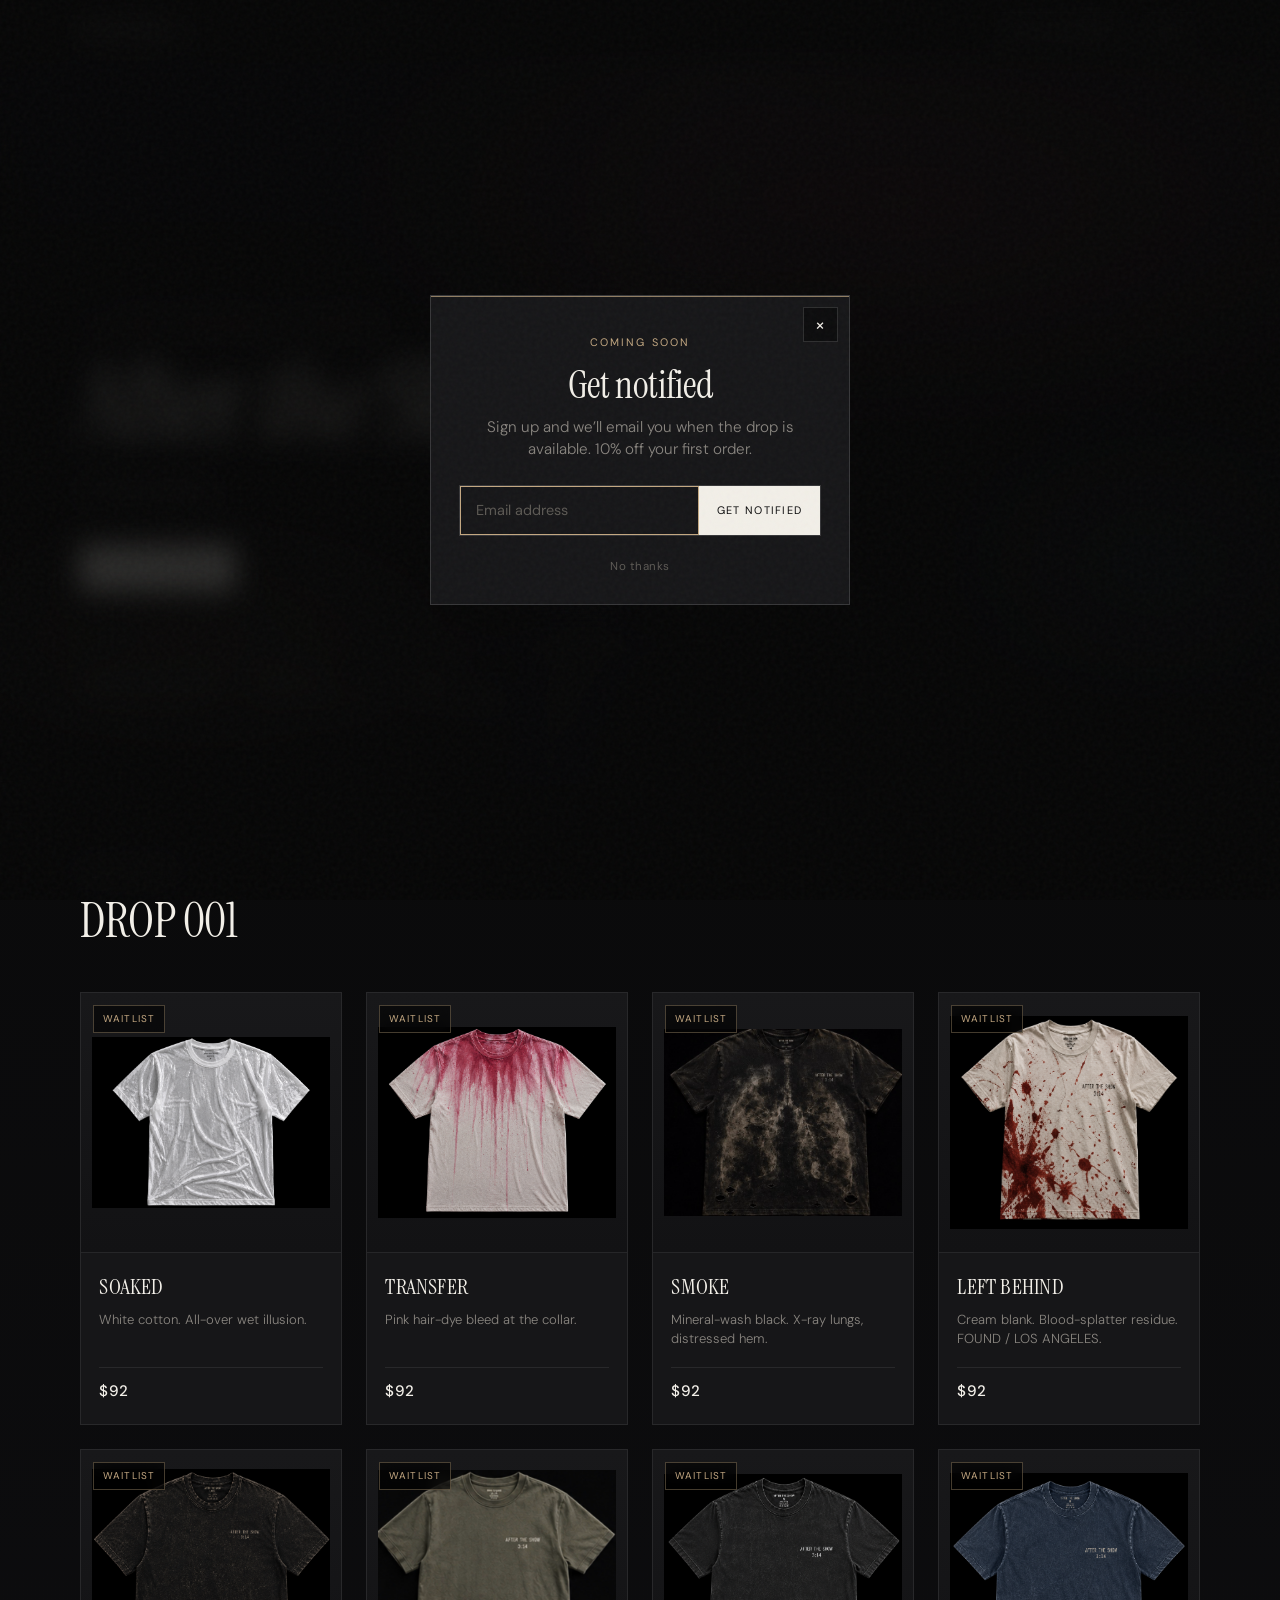
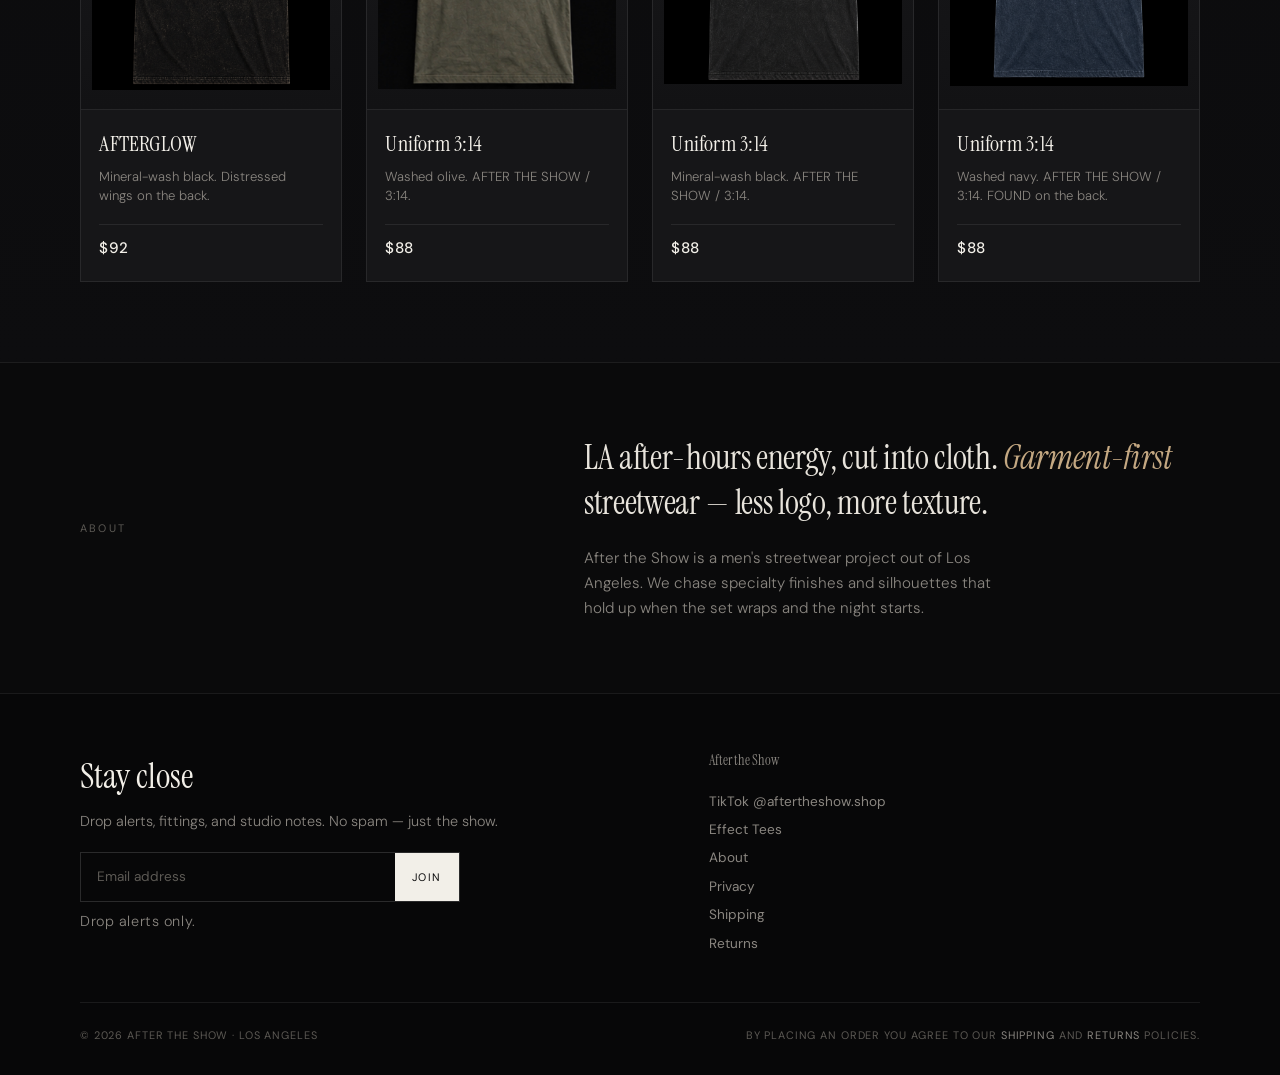
==== commit 3a15500a: "Replace Instagram footer links with TikTok Point the shop and policy footers at tiktok.com/@afterthe" ====
--- a/index.html
+++ b/index.html
@@ -1869,7 +1869,7 @@
         <div>
           <p class="footer-brand">After the Show</p>
           <div class="footer-links">
-            <a class="ig" href="https://instagram.com/aftertheshow" target="_blank" rel="noopener">Instagram @aftertheshow</a>
+            <a class="ig" href="https://www.tiktok.com/@aftertheshow.shop" target="_blank" rel="noopener">TikTok @aftertheshow.shop</a>
             <a href="#shop">Effect Tees</a>
             <a href="#about">About</a>
             <a href="privacy.html">Privacy</a>
